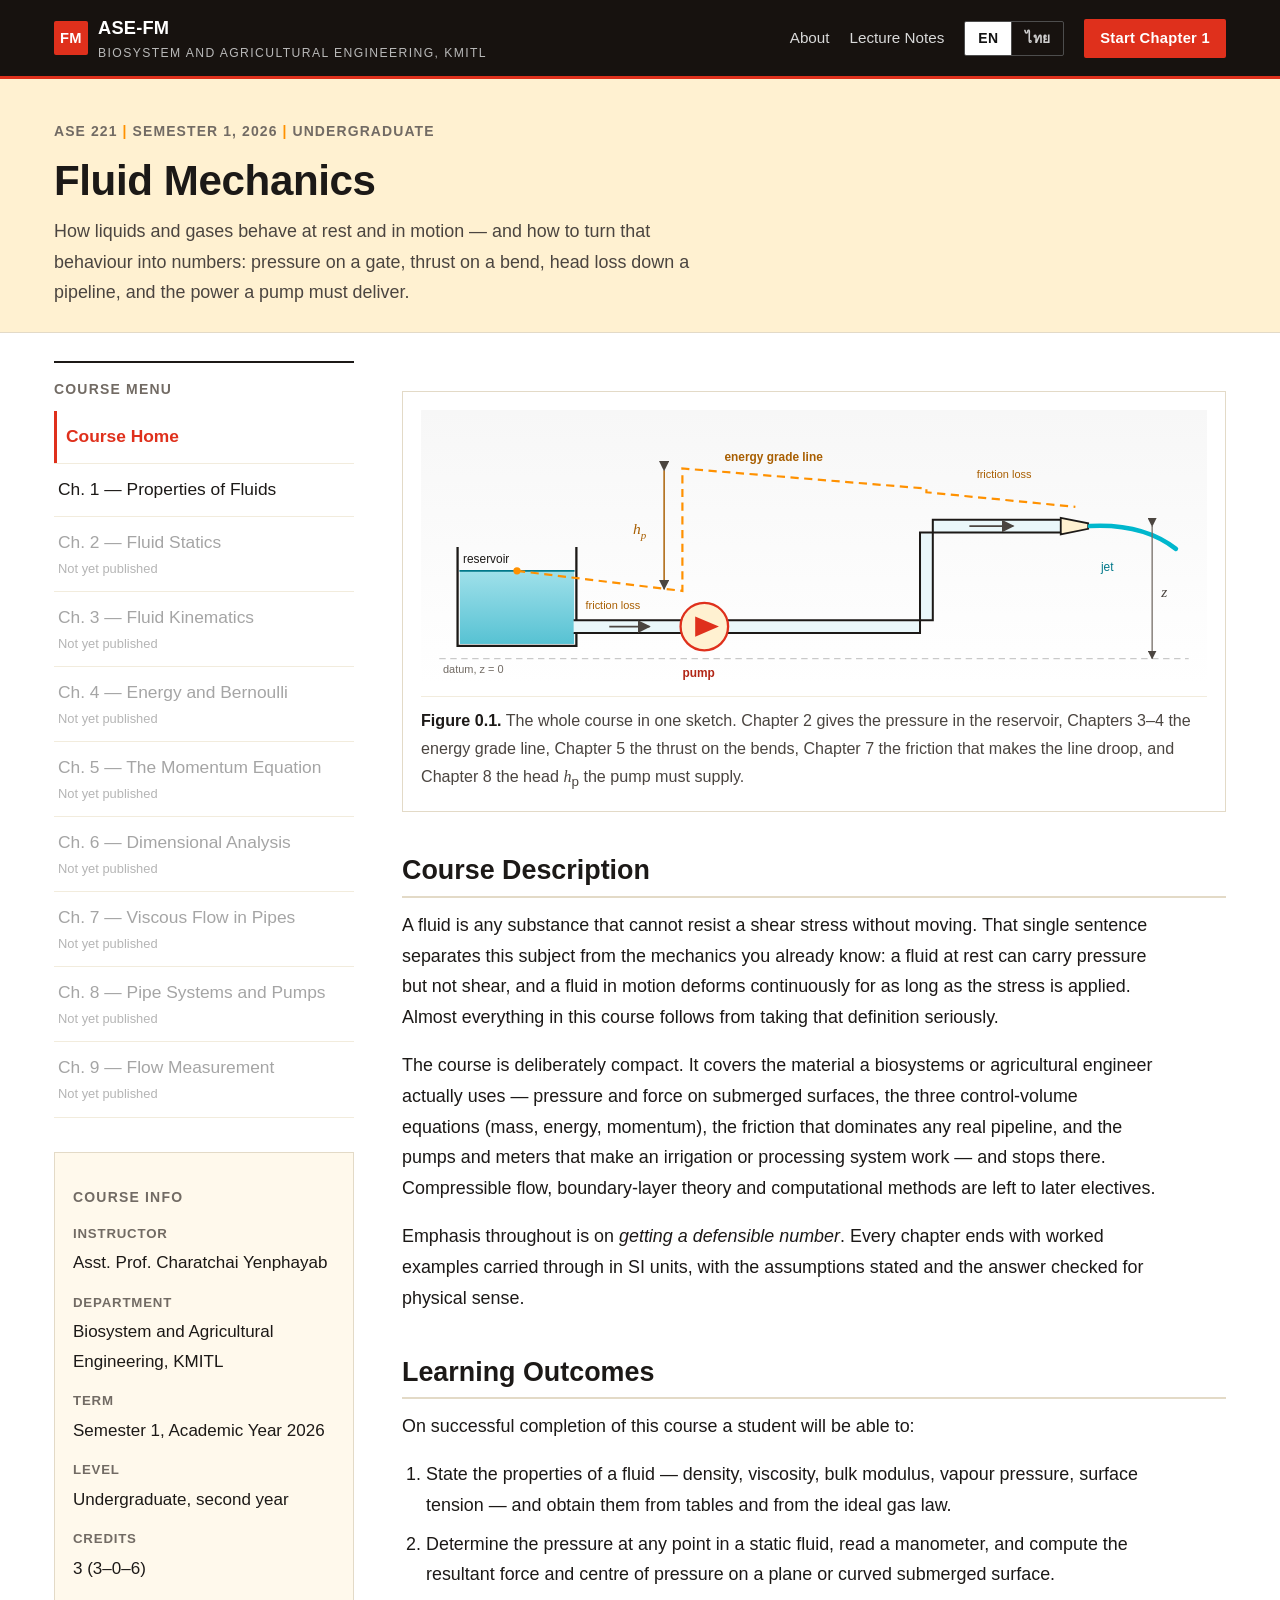
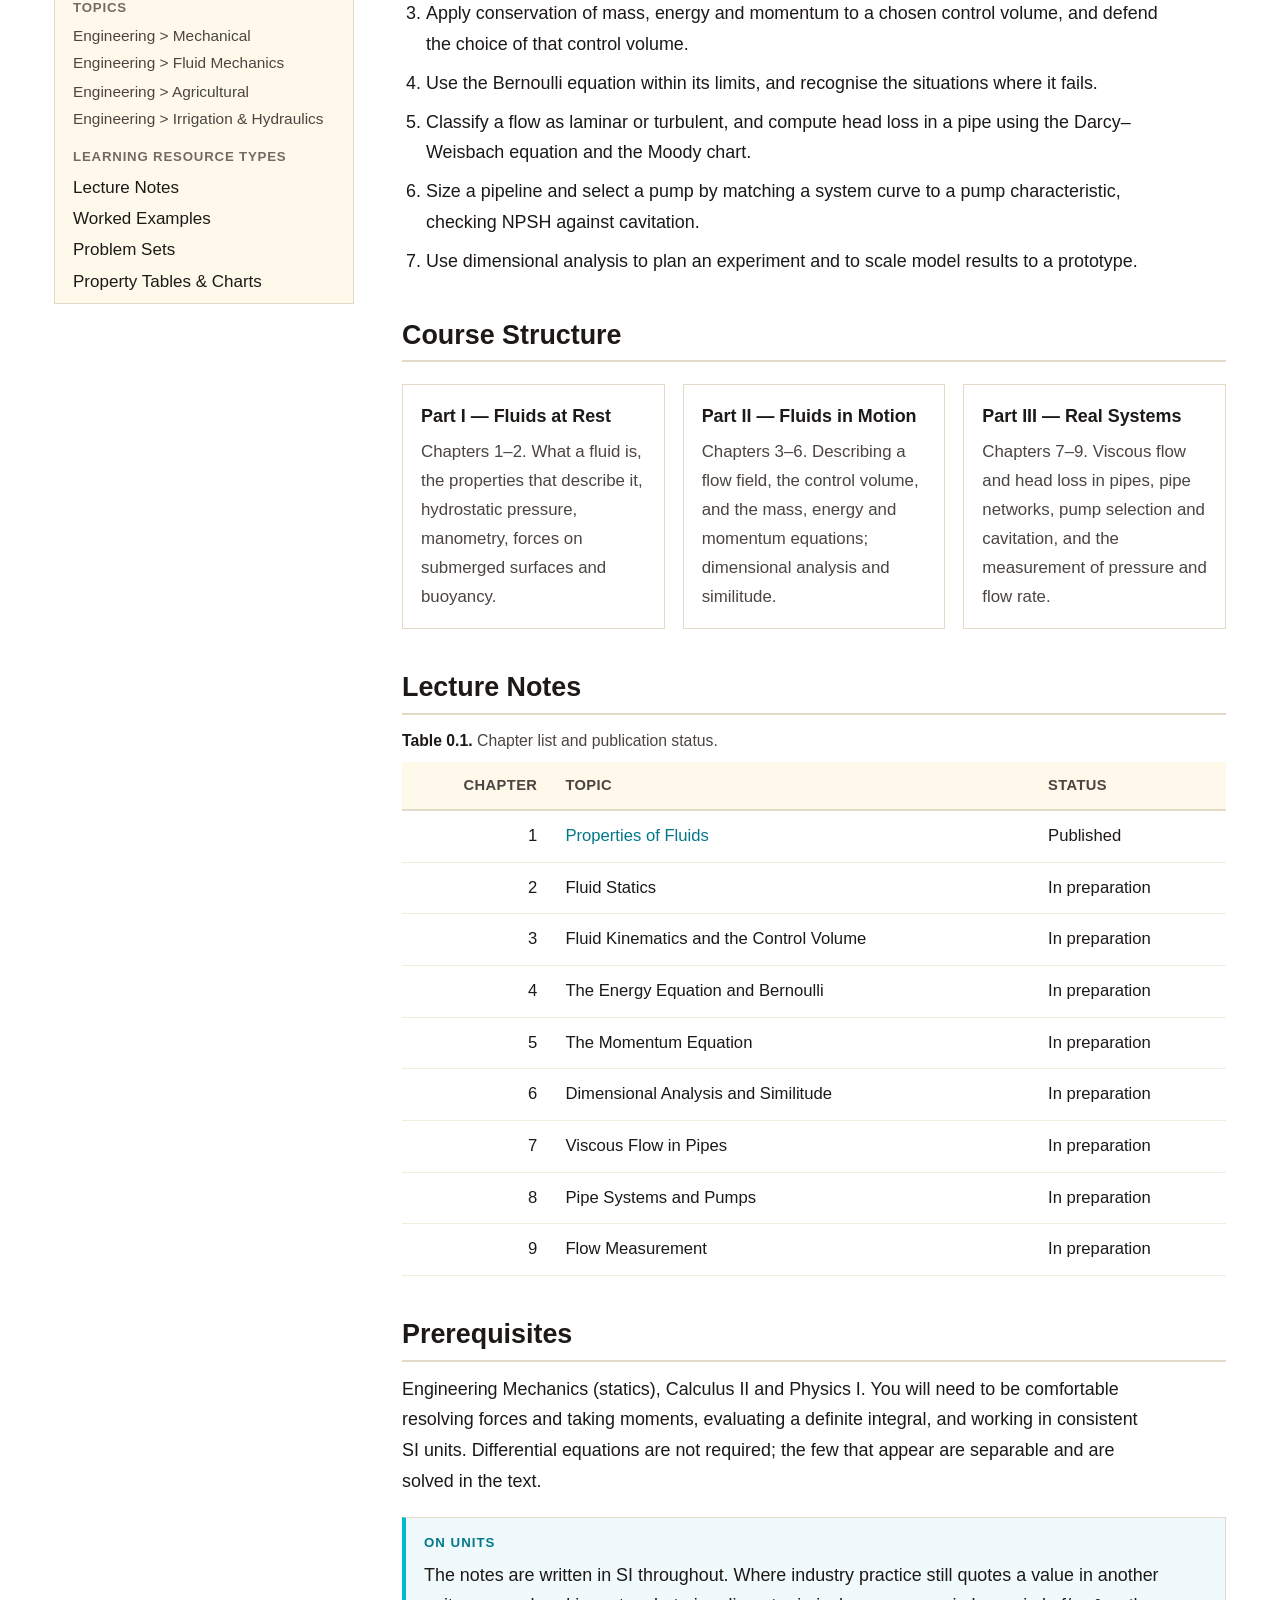
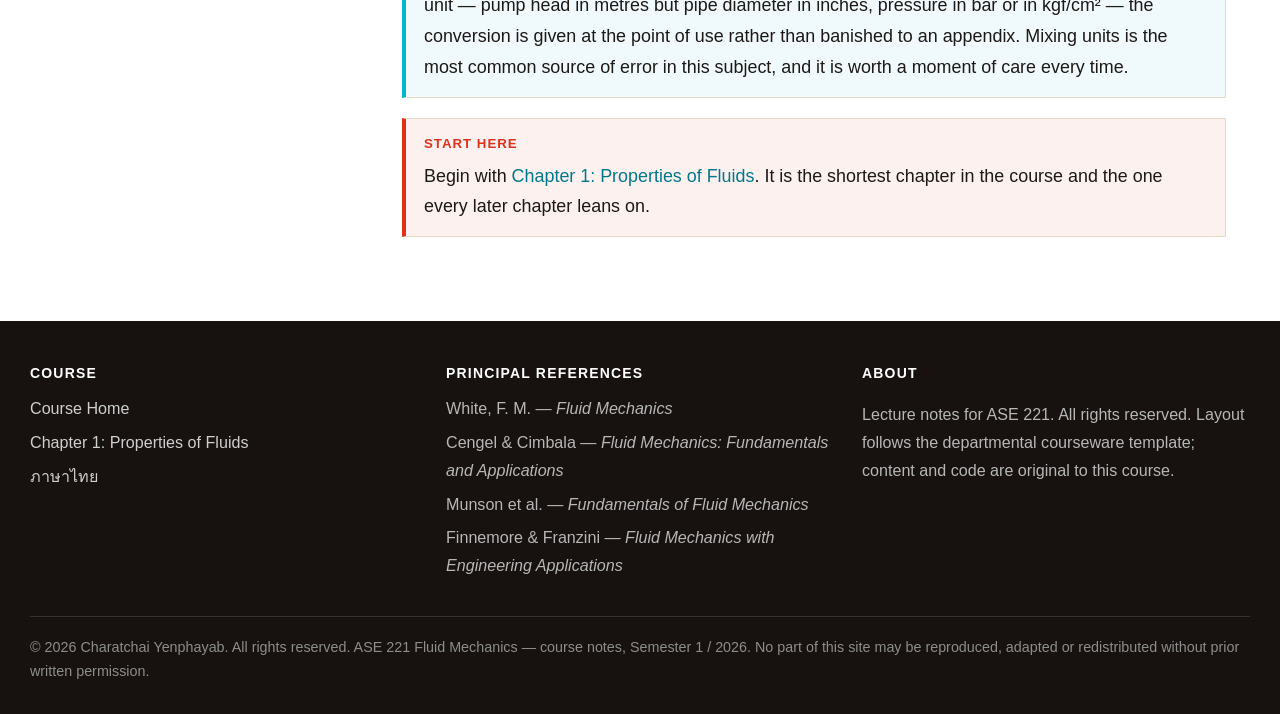
==== index.html @ c48c7fb3 "Add course site with Chapter 1: Properties of Fluids Bilingual (EN/TH) courseware for ASE 221 Fluid " ====
<!DOCTYPE html>
<html lang="en">
<head>
<meta charset="utf-8">
<meta name="viewport" content="width=device-width, initial-scale=1">
<title>ASE 221 | Fluid Mechanics</title>
<meta name="description" content="A compact undergraduate course in fluid mechanics for agricultural and biosystems engineering: fluid properties, statics, the control-volume equations, pipe flow, pumps and flow measurement.">
<link rel="stylesheet" href="style.css">
</head>
<body>

<header class="topbar">
  <div class="topbar-inner">
    <a class="logo" href="index.html">
      <span class="logo-mark">FM</span>
      <span class="logo-text">ASE-FM<small>Biosystem and Agricultural Engineering, KMITL</small></span>
    </a>
    <span class="topbar-spacer"></span>
    <nav class="topbar-nav">
      <a href="index.html">About</a>
      <a href="chapter1.html">Lecture Notes</a>
    </nav>
    <div class="lang-switch">
      <a href="index.html" class="active">EN</a>
      <a href="index-th.html" lang="th">ไทย</a>
    </div>
    <a class="btn-give" href="chapter1.html">Start Chapter 1</a>
  </div>
</header>

<div class="masthead">
  <div class="masthead-inner">
    <p class="eyebrow">ASE 221 <span>|</span> Semester 1, 2026 <span>|</span> Undergraduate</p>
    <h1>Fluid Mechanics</h1>
    <p class="tagline">How liquids and gases behave at rest and in motion &mdash; and how to turn that
      behaviour into numbers: pressure on a gate, thrust on a bend, head loss down a pipeline, and the
      power a pump must deliver.</p>
  </div>
</div>

<div class="layout">

  <aside class="sidebar">
    <nav class="course-menu">
      <h2>Course Menu</h2>
      <ul>
        <li><a href="index.html" class="active">Course Home</a></li>
        <li><a href="chapter1.html">Ch.&nbsp;1 &mdash; Properties of Fluids</a></li>
        <li><span class="muted">Ch.&nbsp;2 &mdash; Fluid Statics<em>Not yet published</em></span></li>
        <li><span class="muted">Ch.&nbsp;3 &mdash; Fluid Kinematics<em>Not yet published</em></span></li>
        <li><span class="muted">Ch.&nbsp;4 &mdash; Energy and Bernoulli<em>Not yet published</em></span></li>
        <li><span class="muted">Ch.&nbsp;5 &mdash; The Momentum Equation<em>Not yet published</em></span></li>
        <li><span class="muted">Ch.&nbsp;6 &mdash; Dimensional Analysis<em>Not yet published</em></span></li>
        <li><span class="muted">Ch.&nbsp;7 &mdash; Viscous Flow in Pipes<em>Not yet published</em></span></li>
        <li><span class="muted">Ch.&nbsp;8 &mdash; Pipe Systems and Pumps<em>Not yet published</em></span></li>
        <li><span class="muted">Ch.&nbsp;9 &mdash; Flow Measurement<em>Not yet published</em></span></li>
      </ul>
    </nav>

    <section class="course-info">
      <h2>Course Info</h2>
      <dl>
        <dt>Instructor</dt>
        <dd>Asst. Prof. Charatchai Yenphayab</dd>

        <dt>Department</dt>
        <dd>Biosystem and Agricultural Engineering, KMITL</dd>

        <dt>Term</dt>
        <dd>Semester 1, Academic Year 2026</dd>

        <dt>Level</dt>
        <dd>Undergraduate, second year</dd>

        <dt>Credits</dt>
        <dd>3 (3&ndash;0&ndash;6)</dd>

        <dt>Topics</dt>
        <dd class="crumbs">Engineering &gt; Mechanical Engineering &gt; Fluid Mechanics</dd>
        <dd class="crumbs">Engineering &gt; Agricultural Engineering &gt; Irrigation &amp; Hydraulics</dd>

        <dt>Learning Resource Types</dt>
        <dd>
          <ul>
            <li>Lecture Notes</li>
            <li>Worked Examples</li>
            <li>Problem Sets</li>
            <li>Property Tables &amp; Charts</li>
          </ul>
        </dd>
      </dl>
    </section>
  </aside>

  <main class="content">

    <figure>
      <svg viewBox="0 0 860 300" role="img" aria-label="A pumped pipeline drawing from a reservoir and discharging through a nozzle, with the energy grade line drawn above it">
        <defs>
          <linearGradient id="sky" x1="0" y1="0" x2="0" y2="1">
            <stop offset="0" stop-color="#f7f7f7"/><stop offset="1" stop-color="#ffffff"/>
          </linearGradient>
          <linearGradient id="water" x1="0" y1="0" x2="0" y2="1">
            <stop offset="0" stop-color="#9fe0ea"/><stop offset="1" stop-color="#57c2d3"/>
          </linearGradient>
          <marker id="ar" viewBox="0 0 10 10" refX="9" refY="5" markerWidth="7" markerHeight="7" orient="auto">
            <path d="M0,0 L10,5 L0,10 z" fill="#4b4540"/>
          </marker>
        </defs>
        <rect x="0" y="0" width="860" height="300" fill="url(#sky)"/>

        <!-- datum -->
        <line x1="20" y1="272" x2="840" y2="272" stroke="#c9c9c9" stroke-width="1.5" stroke-dasharray="7 5"/>
        <text x="24" y="288" font-family="Segoe UI, Arial" font-size="12" fill="#726b64">datum, z = 0</text>

        <!-- reservoir -->
        <path d="M40,150 L40,258 L170,258 L170,150" fill="none" stroke="#1c1917" stroke-width="2.5"/>
        <rect x="42.5" y="176" width="125" height="80" fill="url(#water)"/>
        <line x1="42" y1="176" x2="168" y2="176" stroke="#00788A" stroke-width="2"/>
        <text x="46" y="167" font-family="Segoe UI, Arial" font-size="13" fill="#1c1917">reservoir</text>

        <!-- suction pipe -->
        <rect x="167" y="230" width="119" height="14" fill="#eaf7fa"/>
        <path d="M167,230 L286,230" stroke="#1c1917" stroke-width="2.2" fill="none"/>
        <path d="M167,244 L286,244" stroke="#1c1917" stroke-width="2.2" fill="none"/>

        <!-- discharge pipe: along, up, along -->
        <path d="M334,230 L560,230 L560,120 L700,120 L700,134 L546,134 L546,244 L334,244 z" fill="#eaf7fa"/>
        <path d="M334,230 L560,230 L560,120 L700,120" fill="none" stroke="#1c1917" stroke-width="2.2"/>
        <path d="M334,244 L546,244 L546,134 L700,134" fill="none" stroke="#1c1917" stroke-width="2.2"/>

        <!-- pump -->
        <circle cx="310" cy="237" r="26" fill="#FFF1D1" stroke="#DF301C" stroke-width="2.5"/>
        <path d="M300,226 L326,237 L300,248 z" fill="#DF301C"/>
        <text x="286" y="292" font-family="Segoe UI, Arial" font-size="13" fill="#B22616" font-weight="700">pump</text>

        <!-- nozzle and jet -->
        <path d="M700,118 L730,124 L730,130 L700,136 z" fill="#FFF1D1" stroke="#1c1917" stroke-width="2"/>
        <path d="M732,127 Q790,124 826,152" fill="none" stroke="#00B7CD" stroke-width="5" stroke-linecap="round"/>
        <text x="744" y="176" font-family="Segoe UI, Arial" font-size="13" fill="#00788A">jet</text>

        <!-- flow arrows -->
        <line x1="206" y1="237" x2="250" y2="237" stroke="#4b4540" stroke-width="2" marker-end="url(#ar)"/>
        <line x1="600" y1="127" x2="648" y2="127" stroke="#4b4540" stroke-width="2" marker-end="url(#ar)"/>

        <!-- energy grade line -->
        <path d="M105,176 L286,198 L286,64 L553,86 L553,90 L716,106" fill="none"
              stroke="#FF9100" stroke-width="2.4" stroke-dasharray="9 6"/>
        <circle cx="105" cy="176" r="4" fill="#FF9100"/>
        <text x="332" y="56" font-family="Segoe UI, Arial" font-size="13" fill="#A85E00" font-weight="700">energy grade line</text>
        <text x="180" y="218" font-family="Segoe UI, Arial" font-size="12" fill="#A85E00">friction loss</text>
        <text x="608" y="74" font-family="Segoe UI, Arial" font-size="12" fill="#A85E00">friction loss</text>

        <!-- pump head bracket -->
        <line x1="266" y1="66" x2="266" y2="196" stroke="#A85E00" stroke-width="1.6" marker-end="url(#ar)" marker-start="url(#ar)"/>
        <text x="232" y="136" font-family="Cambria, Georgia, serif" font-size="17" fill="#A85E00" font-style="italic">h<tspan font-size="12" dy="5">p</tspan></text>

        <!-- elevation bracket -->
        <line x1="800" y1="127" x2="800" y2="272" stroke="#726b64" stroke-width="1.4" marker-end="url(#ar)" marker-start="url(#ar)"/>
        <text x="810" y="205" font-family="Cambria, Georgia, serif" font-size="17" fill="#4b4540" font-style="italic">z</text>
      </svg>
      <figcaption><b>Figure 0.1.</b> The whole course in one sketch. Chapter&nbsp;2 gives the pressure in the
        reservoir, Chapters&nbsp;3&ndash;4 the energy grade line, Chapter&nbsp;5 the thrust on the bends,
        Chapter&nbsp;7 the friction that makes the line droop, and Chapter&nbsp;8 the head
        <var>h</var><sub>p</sub> the pump must supply.</figcaption>
    </figure>

    <h2>Course Description</h2>
    <p>A fluid is any substance that cannot resist a shear stress without moving. That single sentence
      separates this subject from the mechanics you already know: a fluid at rest can carry pressure but not
      shear, and a fluid in motion deforms continuously for as long as the stress is applied. Almost
      everything in this course follows from taking that definition seriously.</p>

    <p>The course is deliberately compact. It covers the material a biosystems or agricultural engineer
      actually uses &mdash; pressure and force on submerged surfaces, the three control-volume equations
      (mass, energy, momentum), the friction that dominates any real pipeline, and the pumps and meters that
      make an irrigation or processing system work &mdash; and stops there. Compressible flow,
      boundary-layer theory and computational methods are left to later electives.</p>

    <p>Emphasis throughout is on <em>getting a defensible number</em>. Every chapter ends with worked
      examples carried through in SI units, with the assumptions stated and the answer checked for physical
      sense.</p>

    <h2>Learning Outcomes</h2>
    <p>On successful completion of this course a student will be able to:</p>
    <ol>
      <li>State the properties of a fluid &mdash; density, viscosity, bulk modulus, vapour pressure, surface
        tension &mdash; and obtain them from tables and from the ideal gas law.</li>
      <li>Determine the pressure at any point in a static fluid, read a manometer, and compute the resultant
        force and centre of pressure on a plane or curved submerged surface.</li>
      <li>Apply conservation of mass, energy and momentum to a chosen control volume, and defend the choice
        of that control volume.</li>
      <li>Use the Bernoulli equation within its limits, and recognise the situations where it fails.</li>
      <li>Classify a flow as laminar or turbulent, and compute head loss in a pipe using the
        Darcy&ndash;Weisbach equation and the Moody chart.</li>
      <li>Size a pipeline and select a pump by matching a system curve to a pump characteristic, checking
        NPSH against cavitation.</li>
      <li>Use dimensional analysis to plan an experiment and to scale model results to a prototype.</li>
    </ol>

    <h2>Course Structure</h2>
    <div class="cards">
      <div class="card">
        <h3>Part I &mdash; Fluids at Rest</h3>
        <p>Chapters 1&ndash;2. What a fluid is, the properties that describe it, hydrostatic pressure,
          manometry, forces on submerged surfaces and buoyancy.</p>
      </div>
      <div class="card">
        <h3>Part II &mdash; Fluids in Motion</h3>
        <p>Chapters 3&ndash;6. Describing a flow field, the control volume, and the mass, energy and
          momentum equations; dimensional analysis and similitude.</p>
      </div>
      <div class="card">
        <h3>Part III &mdash; Real Systems</h3>
        <p>Chapters 7&ndash;9. Viscous flow and head loss in pipes, pipe networks, pump selection and
          cavitation, and the measurement of pressure and flow rate.</p>
      </div>
    </div>

    <h2>Lecture Notes</h2>
    <div class="table-wrap">
      <table>
        <caption><b>Table 0.1.</b> Chapter list and publication status.</caption>
        <thead>
          <tr><th class="num">Chapter</th><th>Topic</th><th>Status</th></tr>
        </thead>
        <tbody>
          <tr><td class="num">1</td><td><a href="chapter1.html">Properties of Fluids</a></td><td>Published</td></tr>
          <tr><td class="num">2</td><td>Fluid Statics</td><td>In preparation</td></tr>
          <tr><td class="num">3</td><td>Fluid Kinematics and the Control Volume</td><td>In preparation</td></tr>
          <tr><td class="num">4</td><td>The Energy Equation and Bernoulli</td><td>In preparation</td></tr>
          <tr><td class="num">5</td><td>The Momentum Equation</td><td>In preparation</td></tr>
          <tr><td class="num">6</td><td>Dimensional Analysis and Similitude</td><td>In preparation</td></tr>
          <tr><td class="num">7</td><td>Viscous Flow in Pipes</td><td>In preparation</td></tr>
          <tr><td class="num">8</td><td>Pipe Systems and Pumps</td><td>In preparation</td></tr>
          <tr><td class="num">9</td><td>Flow Measurement</td><td>In preparation</td></tr>
        </tbody>
      </table>
    </div>

    <h2>Prerequisites</h2>
    <p>Engineering Mechanics (statics), Calculus II and Physics I. You will need to be comfortable
      resolving forces and taking moments, evaluating a definite integral, and working in consistent SI
      units. Differential equations are not required; the few that appear are separable and are solved in
      the text.</p>

    <div class="callout">
      <span class="label">On units</span>
      <p>The notes are written in SI throughout. Where industry practice still quotes a value in another
        unit &mdash; pump head in metres but pipe diameter in inches, pressure in bar or in kgf/cm&sup2;
        &mdash; the conversion is given at the point of use rather than banished to an appendix. Mixing
        units is the most common source of error in this subject, and it is worth a moment of care every
        time.</p>
    </div>

    <div class="callout rule">
      <span class="label">Start here</span>
      <p>Begin with <a href="chapter1.html">Chapter 1: Properties of Fluids</a>. It is the shortest chapter
        in the course and the one every later chapter leans on.</p>
    </div>

  </main>
</div>

<footer class="site-footer">
  <div class="footer-inner">
    <div>
      <h3>Course</h3>
      <ul>
        <li><a href="index.html">Course Home</a></li>
        <li><a href="chapter1.html">Chapter 1: Properties of Fluids</a></li>
        <li><a href="index-th.html" lang="th">ภาษาไทย</a></li>
      </ul>
    </div>
    <div>
      <h3>Principal References</h3>
      <ul>
        <li>White, F. M. &mdash; <em>Fluid Mechanics</em></li>
        <li>Cengel &amp; Cimbala &mdash; <em>Fluid Mechanics: Fundamentals and Applications</em></li>
        <li>Munson et al. &mdash; <em>Fundamentals of Fluid Mechanics</em></li>
        <li>Finnemore &amp; Franzini &mdash; <em>Fluid Mechanics with Engineering Applications</em></li>
      </ul>
    </div>
    <div>
      <h3>About</h3>
      <p>Lecture notes for ASE 221. All rights reserved. Layout follows the departmental courseware
        template; content and code are original to this course.</p>
    </div>
  </div>
  <div class="footer-bottom">
    &copy; 2026 Charatchai Yenphayab. All rights reserved. ASE 221 Fluid Mechanics &mdash; course notes,
    Semester 1 / 2026. No part of this site may be reproduced, adapted or redistributed without prior
    written permission.
  </div>
</footer>

<script src="lang.js"></script>
</body>
</html>
---- style.css ----
/* ==========================================================================
   Fluid Mechanics (ASE) — course style sheet
   ========================================================================== */

:root {
  /* Brand palette. The two bright accents fail contrast as text on white
     (#FF9100 = 2.3:1, #00B7CD = 2.4:1), so each has a darkened twin used
     wherever the colour carries words rather than decoration. */
  --red:        #DF301C;
  --red-dark:   #B22616;
  --orange:     #FF9100;
  --orange-ink: #A85E00;
  --cream:      #FFF1D1;
  --cream-soft: #FFF9EC;
  --cyan:       #00B7CD;
  --cyan-ink:   #00788A;

  --ink:        #1c1917;
  --ink-2:      #4b4540;
  --ink-3:      #726b64;
  --rule:       #e3dac7;
  --rule-soft:  #f2ecdd;
  --bg:         #ffffff;
  --bg-alt:     var(--cream);
  --bg-panel:   var(--cream-soft);
  --brand:      var(--red);
  --brand-dark: var(--red-dark);
  --link:       var(--cyan-ink);
  --link-hover: var(--red);
  --black:      #17120f;
  --note:       var(--cyan-ink);
  --warn:       var(--orange-ink);

  --sans: "Segoe UI", Roboto, "Helvetica Neue", Arial, "Noto Sans", sans-serif;
  --thai: "Noto Sans Thai", "IBM Plex Sans Thai", Sarabun, "Leelawadee UI", Tahoma, var(--sans);
  --mathfont: "Cambria Math", Cambria, "Times New Roman", Georgia, serif;
  --mono: "Cascadia Mono", Consolas, "SF Mono", Menlo, monospace;

  --maxw: 1220px;
  --sidebar: 300px;
}

* { box-sizing: border-box; }

/* Every size below is in rem, so the root drives the whole page. Thai gets a
   little more than Latin at the same nominal size: its glyphs sit smaller and
   the tone marks above and below need the extra room. Percentages rather than
   px so a reader's own browser font setting still applies. */
html {
  scroll-behavior: smooth;
  font-size: 112%;
}
html[lang="th"] { font-size: 118%; }

body {
  margin: 0;
  background: var(--bg);
  color: var(--ink);
  font-family: var(--sans);
  font-size: 1rem;
  line-height: 1.72;
  -webkit-font-smoothing: antialiased;
}

img, svg { max-width: 100%; }

a { color: var(--link); text-decoration: none; }
a:hover { color: var(--link-hover); text-decoration: underline; }

/* ---------------------------------------------------------------- topbar */

.topbar {
  background: var(--black);
  color: #fff;
  border-bottom: 3px solid var(--brand);
}

.topbar-inner {
  max-width: var(--maxw);
  margin: 0 auto;
  padding: 12px 24px;
  display: flex;
  align-items: center;
  gap: 20px;
  flex-wrap: wrap;
}

.logo {
  display: flex;
  align-items: center;
  gap: 10px;
  color: #fff;
  font-weight: 700;
  letter-spacing: .2px;
  font-size: 1.02rem;
}
.logo:hover { color: #fff; text-decoration: none; }

.logo-mark {
  display: inline-grid;
  place-items: center;
  width: 34px; height: 34px;
  background: var(--brand);
  color: #fff;
  font-weight: 800;
  font-size: .82rem;
  letter-spacing: .5px;
  border-radius: 2px;
}

.logo-text small {
  display: block;
  font-weight: 400;
  font-size: .68rem;
  letter-spacing: 1.4px;
  text-transform: uppercase;
  color: #b9b9b9;
}

.topbar-spacer { flex: 1 1 auto; }

.topbar-nav {
  display: flex;
  gap: 20px;
  font-size: .85rem;
}
.topbar-nav a { color: #d9d9d9; }
.topbar-nav a:hover { color: #fff; }

.lang-switch {
  display: inline-flex;
  border: 1px solid #4d4d4d;
  border-radius: 2px;
  overflow: hidden;
}
.lang-switch a {
  padding: 6px 13px;
  font-size: .78rem;
  font-weight: 700;
  letter-spacing: .3px;
  color: #cfcfcf;
  line-height: 1.5;
}
.lang-switch a + a { border-left: 1px solid #4d4d4d; }
.lang-switch a:hover { background: #2b2b2b; color: #fff; text-decoration: none; }
.lang-switch a.active { background: #fff; color: #111; }
.lang-switch a.active:hover { background: #fff; color: #111; }

.btn-give {
  background: var(--brand);
  color: #fff;
  padding: 7px 16px;
  border-radius: 2px;
  font-size: .82rem;
  font-weight: 700;
  letter-spacing: .3px;
}
.btn-give:hover { background: var(--brand-dark); color: #fff; text-decoration: none; }

/* -------------------------------------------------------- course masthead */

.masthead {
  background: var(--bg-alt);
  border-bottom: 1px solid var(--rule);
}

.masthead-inner {
  max-width: var(--maxw);
  margin: 0 auto;
  padding: 26px 24px 24px;
}

.eyebrow {
  font-size: .78rem;
  letter-spacing: 1.1px;
  text-transform: uppercase;
  color: var(--ink-3);
  font-weight: 600;
}
.eyebrow span { color: var(--orange); }

.masthead h1 {
  margin: 8px 0 0;
  font-size: 2.35rem;
  line-height: 1.15;
  letter-spacing: -.4px;
  font-weight: 700;
}

.masthead .tagline {
  margin: 10px 0 0;
  color: var(--ink-2);
  max-width: 68ch;
}

/* ----------------------------------------------------------------- layout */

.layout {
  max-width: var(--maxw);
  margin: 0 auto;
  padding: 0 24px 64px;
  display: grid;
  grid-template-columns: var(--sidebar) minmax(0, 1fr);
  gap: 48px;
  align-items: start;
}

/* ---------------------------------------------------------------- sidebar */

.sidebar { padding-top: 28px; }

.course-menu { border-top: 2px solid var(--ink); }

.course-menu h2,
.course-info h2 {
  font-size: .78rem;
  letter-spacing: 1.2px;
  text-transform: uppercase;
  color: var(--ink-3);
  margin: 14px 0 10px;
  font-weight: 700;
}

.course-menu ul {
  list-style: none;
  margin: 0;
  padding: 0;
}

.course-menu li { border-bottom: 1px solid var(--rule-soft); }

.course-menu a,
.course-menu .muted {
  display: block;
  padding: 11px 4px;
  font-size: .97rem;
  color: var(--ink);
}
.course-menu a:hover { color: var(--brand); text-decoration: none; }

.course-menu a.active {
  color: var(--brand);
  font-weight: 700;
  box-shadow: inset 3px 0 0 var(--brand);
  padding-left: 12px;
}

.course-menu .muted {
  color: #a5a5a5;
  cursor: default;
}
.course-menu .muted em {
  font-style: normal;
  font-size: .72rem;
  color: #b5b5b5;
  display: block;
}

.course-info {
  margin-top: 34px;
  background: var(--bg-panel);
  border: 1px solid var(--rule);
  padding: 18px 18px 6px;
}

.course-info dl { margin: 0; }
.course-info dt {
  font-size: .74rem;
  letter-spacing: .8px;
  text-transform: uppercase;
  color: var(--ink-3);
  font-weight: 700;
  margin-top: 14px;
}
.course-info dd {
  margin: 3px 0 0;
  font-size: .95rem;
  color: var(--ink);
}
.course-info dd ul {
  margin: 0; padding: 0; list-style: none;
}
.course-info dd li { padding: 1px 0; }
.course-info .crumbs { color: var(--ink-2); font-size: .86rem; }

/* ----------------------------------------------------------------- content */

.content { padding-top: 32px; min-width: 0; }

.content h2 {
  font-size: 1.5rem;
  margin: 42px 0 12px;
  padding-bottom: 8px;
  border-bottom: 2px solid var(--rule);
  line-height: 1.25;
  scroll-margin-top: 20px;
}
.content > h2:first-child { margin-top: 0; }

.content h3 {
  font-size: 1.16rem;
  margin: 30px 0 8px;
  color: var(--ink);
  scroll-margin-top: 20px;
}

.content h4 {
  font-size: 1rem;
  margin: 22px 0 6px;
  color: var(--ink-2);
  text-transform: uppercase;
  letter-spacing: .6px;
  font-size: .87rem;
}

.content p { margin: 0 0 17px; }

.content ul, .content ol { margin: 0 0 18px; padding-left: 24px; }
.content li { margin-bottom: 8px; }

/* Cap the measure. At the larger base size the column would otherwise run to
   nearly 100 characters per line, which tires the eye as much as small type. */
.content p,
.content ul,
.content ol { max-width: 76ch; }
.toc ol { max-width: none; }

.lead {
  font-size: 1.1rem;
  color: var(--ink-2);
  border-left: 3px solid var(--brand);
  padding-left: 16px;
  margin-bottom: 26px;
}

/* --------------------------------------------------------- in-page toc box */

.toc {
  background: var(--bg-panel);
  border: 1px solid var(--rule);
  padding: 16px 20px;
  margin-bottom: 30px;
}
.toc h2 {
  border: 0;
  margin: 0 0 8px;
  font-size: .8rem;
  letter-spacing: 1.2px;
  text-transform: uppercase;
  color: var(--ink-3);
  padding: 0;
}
.toc ol {
  columns: 2;
  column-gap: 32px;
  margin: 0;
  padding-left: 20px;
  font-size: .95rem;
}
.toc li { margin-bottom: 3px; break-inside: avoid; }

/* ------------------------------------------------------------------ tables */

.table-wrap { overflow-x: auto; margin: 0 0 8px; }

table {
  border-collapse: collapse;
  width: 100%;
  font-size: .93rem;
}

caption {
  caption-side: top;
  text-align: left;
  font-size: .88rem;
  color: var(--ink-2);
  padding-bottom: 8px;
}
caption b { color: var(--ink); }

th, td {
  border-bottom: 1px solid var(--rule-soft);
  padding: 11px 14px;
  text-align: left;
  vertical-align: top;
}

thead th {
  background: var(--bg-panel);
  border-bottom: 2px solid var(--rule);
  font-size: .82rem;
  letter-spacing: .4px;
  text-transform: uppercase;
  color: var(--ink-2);
  white-space: nowrap;
}

tbody tr:hover { background: var(--cream-soft); }

td.num, th.num { text-align: right; font-variant-numeric: tabular-nums; }

/* ---------------------------------------------------------------- formulas */

.eq {
  display: flex;
  align-items: center;
  gap: 16px;
  margin: 18px 0;
  padding: 14px 18px;
  background: var(--bg-panel);
  border-left: 3px solid var(--cyan);
  font-family: var(--mathfont);
  font-size: 1.15rem;
  overflow-x: auto;
}
.eq .body { flex: 1 1 auto; }
.eq .tag {
  flex: 0 0 auto;
  font-family: var(--sans);
  font-size: .82rem;
  color: var(--ink-3);
}

var, .v {
  font-family: var(--mathfont);
  font-style: italic;
}

.frac {
  display: inline-block;
  vertical-align: middle;
  text-align: center;
  margin: 0 4px;
}
.frac > span { display: block; padding: 0 6px; line-height: 1.3; }
.frac .den { border-top: 1.4px solid currentColor; }

.units { font-family: var(--sans); font-size: .86rem; color: var(--ink-3); }

/* ---------------------------------------------------------------- callouts */

.callout {
  border: 1px solid var(--rule);
  border-left: 4px solid var(--cyan);
  background: #f0fafc;
  padding: 14px 18px;
  margin: 20px 0;
  font-size: 1rem;
}
.callout.warn { border-left-color: var(--orange); background: #fff6e4; }
.callout.rule { border-left-color: var(--brand); background: #fdf1ef; }
.callout p:last-child { margin-bottom: 0; }
.callout .label {
  display: block;
  font-size: .74rem;
  letter-spacing: 1px;
  text-transform: uppercase;
  font-weight: 700;
  color: var(--note);
  margin-bottom: 5px;
}
.callout.warn .label { color: var(--warn); }
.callout.rule .label { color: var(--brand); }

/* ----------------------------------------------------------------- figures */

figure {
  margin: 26px 0;
  border: 1px solid var(--rule);
  background: #fff;
  padding: 18px;
}
figure svg { display: block; width: 100%; height: auto; }
figcaption {
  margin-top: 12px;
  font-size: .9rem;
  color: var(--ink-2);
  border-top: 1px solid var(--rule-soft);
  padding-top: 10px;
}
figcaption b { color: var(--ink); }

/* -------------------------------------------------------- worked example */

.example {
  border: 1px solid var(--rule);
  border-top: 4px solid var(--cyan);
  padding: 4px 24px 18px;
  margin: 26px 0;
  background: #fffdf8;
}
.example h3 { margin-top: 20px; }
.step {
  margin: 18px 0;
  padding-left: 16px;
  border-left: 2px solid var(--rule);
}
.step > h4 { margin-top: 0; color: var(--brand); }

.result {
  display: inline-block;
  background: #fff;
  border: 1.5px solid var(--ink);
  padding: 6px 14px;
  font-family: var(--mathfont);
  font-size: 1.08rem;
  margin: 6px 0;
}

/* ------------------------------------------------------------ misc content */

.cards {
  display: grid;
  grid-template-columns: repeat(auto-fit, minmax(230px, 1fr));
  gap: 18px;
  margin: 22px 0;
}
.card {
  border: 1px solid var(--rule);
  padding: 16px 18px;
  background: #fff;
}
.card h3 { margin: 0 0 6px; font-size: 1rem; }
.card p { font-size: .94rem; color: var(--ink-2); margin: 0; }

.chapter-nav {
  display: flex;
  justify-content: space-between;
  gap: 16px;
  margin-top: 52px;
  padding-top: 18px;
  border-top: 2px solid var(--rule);
  font-size: .96rem;
}

.pill {
  display: inline-block;
  background: var(--bg-alt);
  border: 1px solid var(--rule);
  border-radius: 999px;
  padding: 2px 11px;
  font-size: .76rem;
  color: var(--ink-2);
  margin: 0 4px 4px 0;
}

.refs { font-size: .95rem; }
.refs li { margin-bottom: 10px; }

/* -------------------------------------------------------------------- quiz */

.quiz-status {
  position: sticky;
  top: 0;
  z-index: 5;
  background: var(--bg);
  border-bottom: 2px solid var(--rule);
  padding: 12px 0 10px;
  margin-bottom: 22px;
  display: flex;
  align-items: center;
  gap: 20px;
  flex-wrap: wrap;
  font-size: .95rem;
  color: var(--ink-2);
}
.quiz-status b { color: var(--ink); font-size: 1.05rem; font-variant-numeric: tabular-nums; }

.quiz-meter {
  flex: 1 1 160px;
  min-width: 110px;
  height: 8px;
  background: var(--rule-soft);
  border-radius: 999px;
  overflow: hidden;
}
.quiz-meter i { display: block; height: 100%; width: 0; background: var(--cyan); transition: width .25s; }

.quiz-item {
  border: 1px solid var(--rule);
  border-left: 4px solid var(--rule);
  background: #fff;
  padding: 18px 22px;
  margin: 0 0 18px;
  scroll-margin-top: 70px;
}
.quiz-item.is-correct { border-left-color: var(--cyan); }
.quiz-item.is-wrong   { border-left-color: var(--brand); }
.quiz-item.is-shown   { border-left-color: var(--orange); }

.quiz-head { display: flex; gap: 12px; align-items: baseline; flex-wrap: wrap; }
.quiz-no { font-weight: 700; color: var(--ink-3); font-variant-numeric: tabular-nums; }
.quiz-q { font-weight: 600; flex: 1 1 20ch; max-width: 74ch; }

.quiz-ref {
  flex: 0 0 auto;
  font-size: .8rem;
  font-weight: 700;
  background: var(--bg-alt);
  border: 1px solid var(--rule);
  border-radius: 999px;
  padding: 3px 12px;
  white-space: nowrap;
}

.quiz-opts { list-style: none; margin: 14px 0 0; padding: 0; max-width: 76ch; }
.quiz-opts li { margin: 0 0 8px; }

.quiz-opt {
  display: flex;
  gap: 11px;
  align-items: flex-start;
  border: 1px solid var(--rule);
  padding: 10px 14px;
  cursor: pointer;
  background: #fff;
}
.quiz-opt:hover { background: var(--cream-soft); }
.quiz-opt input { margin: .35em 0 0; flex: 0 0 auto; }
.quiz-opt .k { font-weight: 700; color: var(--ink-3); flex: 0 0 1.5em; }
.quiz-opt .tx { flex: 1 1 auto; }

/* Locked questions keep full contrast; only the radio itself greys out */
.quiz-item.locked .quiz-opt { cursor: default; color: var(--ink); }
.quiz-item.locked .quiz-opt:hover { background: #fff; }
.quiz-opt.correct { border-color: var(--cyan); background: #f0fafc; }
.quiz-opt.correct .k { color: var(--cyan-ink); }
.quiz-opt.wrong { border-color: var(--brand); background: #fdf1ef; }
.quiz-opt.wrong .k { color: var(--brand); }
.quiz-item.locked .quiz-opt.correct:hover { background: #f0fafc; }
.quiz-item.locked .quiz-opt.wrong:hover { background: #fdf1ef; }

.quiz-mark { flex: 0 0 auto; font-weight: 700; font-size: .84rem; white-space: nowrap; }
.quiz-opt.correct .quiz-mark { color: var(--cyan-ink); }
.quiz-opt.wrong .quiz-mark { color: var(--brand); }

.quiz-why {
  margin-top: 15px;
  border-top: 1px solid var(--rule-soft);
  padding-top: 13px;
  font-size: .95rem;
  max-width: 76ch;
}
.quiz-why .lab {
  font-weight: 700;
  color: var(--cyan-ink);
  text-transform: uppercase;
  font-size: .76rem;
  letter-spacing: .8px;
  display: block;
  margin-bottom: 4px;
}

.quiz-actions { display: flex; gap: 12px; flex-wrap: wrap; margin: 26px 0 0; }
.quiz-btn {
  border: 1.5px solid var(--ink);
  background: #fff;
  color: var(--ink);
  font: inherit;
  font-size: .92rem;
  font-weight: 700;
  padding: 9px 18px;
  border-radius: 2px;
  cursor: pointer;
}
.quiz-btn:hover { background: var(--ink); color: #fff; }
.quiz-btn.primary { background: var(--brand); border-color: var(--brand); color: #fff; }
.quiz-btn.primary:hover { background: var(--brand-dark); border-color: var(--brand-dark); }

.quiz-result {
  border: 1px solid var(--rule);
  border-top: 4px solid var(--cyan);
  background: var(--bg-panel);
  padding: 20px 24px;
  margin: 26px 0 0;
}
.quiz-result h3 { margin: 0 0 6px; }
.quiz-score { font-size: 1.9rem; font-weight: 700; line-height: 1.2; }
.quiz-score small { font-size: .95rem; font-weight: 400; color: var(--ink-2); }
.quiz-weak { margin-top: 12px; font-size: .95rem; }
.quiz-weak a { margin-right: 10px; font-weight: 600; white-space: nowrap; }

.quiz-noscript {
  border: 1px solid var(--rule);
  border-left: 4px solid var(--brand);
  background: #fdf1ef;
  padding: 14px 18px;
  margin-bottom: 22px;
}

/* ------------------------------------------------------------------ footer */

.site-footer {
  background: var(--black);
  color: #b7b7b7;
  padding: 40px 24px 30px;
  font-size: .9rem;
}
.footer-inner {
  max-width: var(--maxw);
  margin: 0 auto;
  display: grid;
  grid-template-columns: repeat(auto-fit, minmax(220px, 1fr));
  gap: 28px;
}
.site-footer h3 {
  color: #fff;
  font-size: .78rem;
  letter-spacing: 1.2px;
  text-transform: uppercase;
  margin: 0 0 10px;
}
.site-footer a { color: #cfcfcf; }
.site-footer a:hover { color: #fff; }
.site-footer ul { list-style: none; margin: 0; padding: 0; }
.site-footer li { margin-bottom: 6px; }
.footer-bottom {
  max-width: var(--maxw);
  margin: 30px auto 0;
  padding-top: 18px;
  border-top: 1px solid #333;
  color: #8d8d8d;
  font-size: .8rem;
}

/* ------------------------------------------------------- Thai typography */

html[lang="th"] body {
  font-family: var(--thai);
  line-height: 1.9;
}
html[lang="th"] .masthead h1 { line-height: 1.35; letter-spacing: 0; }
html[lang="th"] .content h2,
html[lang="th"] .content h3 { line-height: 1.5; }
html[lang="th"] .content li { margin-bottom: 8px; }
html[lang="th"] table { line-height: 1.75; }
html[lang="th"] thead th,
html[lang="th"] .eyebrow,
html[lang="th"] .course-menu h2,
html[lang="th"] .course-info dt,
html[lang="th"] .callout .label,
html[lang="th"] .content h4,
html[lang="th"] .site-footer h3 { letter-spacing: .2px; }

/* Latin-script fragments inside Thai pages keep the Latin stack */
html[lang="th"] .eq,
html[lang="th"] var,
html[lang="th"] .v,
html[lang="th"] .result { font-family: var(--mathfont); }
html[lang="th"] .units,
html[lang="th"] .eq .tag { font-family: var(--thai); }

/* -------------------------------------------------------------- responsive */

/* The department line is long enough to wrap the header on mid-width screens */
@media (max-width: 1150px) {
  .logo-text small { display: none; }
}

@media (max-width: 900px) {
  .layout {
    grid-template-columns: minmax(0, 1fr);
    gap: 8px;
  }
  .sidebar { order: 2; padding-top: 8px; }
  .content { order: 1; }
  .masthead h1 { font-size: 1.85rem; }
  .toc ol { columns: 1; }
  .topbar-nav { display: none; }
}

@media (max-width: 520px) {
  /* Ease off at phone width, but stay above the old 16px baseline */
  html { font-size: 106%; }
  html[lang="th"] { font-size: 112%; }
  .layout, .masthead-inner, .topbar-inner { padding-left: 16px; padding-right: 16px; }
  .example { padding-left: 14px; padding-right: 14px; }
  th, td { padding: 9px 10px; }
}

/* ------------------------------------------------------------------- print */

@media print {
  .topbar, .sidebar, .site-footer, .chapter-nav, .toc { display: none; }
  .layout { display: block; padding: 0; }
  body { font-size: 11pt; }
  figure, table, .eq, .example { break-inside: avoid; }
  a { color: #000; text-decoration: none; }
}

/* ==========================================================================
   Fluid-mechanics additions
   Components the parent template does not carry: stacked derivations, a
   nomenclature list, radicals, and inline dimension/unit notation.
   ========================================================================== */

/* A derivation runs over several lines, so the flex row of .eq is dropped and
   the tag is floated to the right of the first line instead. */
.eq.stack { display: block; }
.eq.stack .body { display: block; margin: 0; }
.eq.stack .body + .body { margin-top: 10px; }
.eq.stack .tag { float: right; padding-top: 4px; }

/* Centred display equation with no tag */
.eq.plain { justify-content: center; }

/* Radicals. The overbar is a border on the radicand, so it stretches to fit
   whatever sits underneath it. */
.sqrt { white-space: nowrap; }
.sqrt > .rad { border-top: 1.2px solid currentColor; padding: 0 3px 0 2px; margin-left: -1px; }

/* Dimensional formulae: [M L^-1 T^-1]. Upright, spaced, never italic. */
.dim {
  font-family: var(--mono);
  font-style: normal;
  font-size: .92em;
  color: var(--ink-2);
  white-space: nowrap;
}

/* Nomenclature. A description list laid out as two columns so the symbols form
   a scannable rail down the left edge. */
.nomen {
  display: grid;
  grid-template-columns: 7.5em 1fr;
  gap: 2px 18px;
  margin: 18px 0 22px;
  max-width: 76ch;
  font-size: .96rem;
}
.nomen dt {
  font-family: var(--mathfont);
  font-style: italic;
  font-size: 1.05rem;
  padding: 4px 0;
  border-bottom: 1px solid var(--rule-soft);
}
.nomen dd {
  margin: 0;
  padding: 4px 0;
  border-bottom: 1px solid var(--rule-soft);
  color: var(--ink-2);
}
.nomen dd .u {
  color: var(--ink-3);
  font-size: .88em;
  white-space: nowrap;
}

/* Symbols whose meaning is set by their upright/italic form — vectors bold,
   units upright — need marking, because the surrounding .eq is italic serif. */
.vec { font-weight: 700; font-style: italic; }
.op  { font-family: var(--mathfont); font-style: normal; padding: 0 2px; }

/* Problem set: numbered, with a hanging answer chip */
.problems { counter-reset: prob; list-style: none; padding-left: 0; }
.problems > li {
  counter-increment: prob;
  position: relative;
  padding-left: 42px;
  margin-bottom: 16px;
  max-width: 76ch;
}
.problems > li::before {
  content: "1." counter(prob);
  position: absolute;
  left: 0;
  top: 0;
  font-weight: 700;
  font-size: .9rem;
  color: var(--ink-3);
  font-variant-numeric: tabular-nums;
}
.ans {
  display: inline-block;
  margin-left: 8px;
  background: var(--bg-panel);
  border: 1px solid var(--rule);
  border-radius: 2px;
  padding: 1px 9px;
  font-family: var(--mathfont);
  font-size: .95rem;
  color: var(--ink-2);
  white-space: nowrap;
}

/* The forward half of .chapter-nav when the next chapter is not out yet */
.muted-nav { color: #a5a5a5; }

/* ------------------------------------------------------- animated figures

   Figure 1.1 is the one drawing in the chapter whose whole point is a
   difference in *time*: the solid shears to an angle and stops, the fluid
   never stops. A still picture has to explain that in a caption; a moving one
   simply shows it.

   Both panels pivot about the bottom edge of the element, at y = 196 in the
   figure's own coordinate system. transform-box: view-box makes the SVG
   viewBox the reference frame, so transform-origin can be written in those
   same units and the skew hinges on the fixed plate rather than on the
   corner of the page.                                                      */

.shear-solid,
.shear-fluid {
  transform-box: view-box;
  transform-origin: 0 196px;
}

/* Loads, deforms, holds at its angle, then springs back when the stress is
   removed. The long hold from 24 % to 66 % is the part that matters. */
.shear-solid { animation: shear-hold 6s ease-in-out infinite; }

@keyframes shear-hold {
  0%,   6%   { transform: skewX(0deg); }
  24%,  66%  { transform: skewX(-25deg); }
  84%, 100%  { transform: skewX(0deg); }
}

/* Three copies of the same element on one 3 s cycle, started a second apart
   by negative delays, so one is always mid-sweep. The deformation leaves the
   frame and is replaced rather than ever arriving anywhere. */
.shear-fluid { animation: shear-run 3s linear infinite; }
.shear-fluid.d1 { animation-delay: -2s; }
.shear-fluid.d2 { animation-delay: -1s; }

@keyframes shear-run {
  0%   { transform: skewX(0deg);   opacity: 0; }
  14%  { opacity: .95; }
  68%  { opacity: .95; }
  100% { transform: skewX(-54deg); opacity: 0; }
}

/* The applied stress, shown only while it is doing something */
.stress-solid,
.theta-mark { animation: stress-hold 6s ease-in-out infinite; }

@keyframes stress-hold {
  0%,   4%   { opacity: .12; }
  22%,  70%  { opacity: 1; }
  88%, 100%  { opacity: .12; }
}

.stress-fluid { animation: stress-pulse 3s ease-in-out infinite; }

@keyframes stress-pulse {
  0%, 100% { opacity: .6; }
  50%      { opacity: 1; }
}

/* Readers who ask for less motion, and paper, get the frozen frame that the
   animation was drawn around: the solid at its held angle, the fluid caught
   mid-sweep in three stages. */
@media (prefers-reduced-motion: reduce) {
  .shear-solid, .shear-fluid,
  .stress-solid, .stress-fluid, .theta-mark { animation: none; }
  .shear-solid    { transform: skewX(-25deg); }
  .shear-fluid    { transform: skewX(-16deg); opacity: .95; }
  .shear-fluid.d2 { transform: skewX(-34deg); opacity: .6; }
  .shear-fluid.d1 { transform: skewX(-52deg); opacity: .35; }
  .stress-fluid   { opacity: 1; }
}

/* Thai pages: keep symbols and dimensions in the Latin/math stack */
html[lang="th"] .nomen dt,
html[lang="th"] .sqrt,
html[lang="th"] .vec,
html[lang="th"] .op,
html[lang="th"] .ans { font-family: var(--mathfont); }
html[lang="th"] .dim { font-family: var(--mono); }
html[lang="th"] .nomen { grid-template-columns: 7.5em 1fr; }

@media (max-width: 520px) {
  .nomen { grid-template-columns: 5.5em 1fr; gap: 2px 12px; }
  html[lang="th"] .nomen { grid-template-columns: 5.5em 1fr; }
}

@media print {
  .nomen dt, .nomen dd { border-bottom: 1px solid #ddd; }
  .problems > li { break-inside: avoid; }

  .shear-solid, .shear-fluid,
  .stress-solid, .stress-fluid, .theta-mark { animation: none; }
  .shear-solid    { transform: skewX(-25deg); }
  .shear-fluid    { transform: skewX(-16deg); opacity: .95; }
  .shear-fluid.d2 { transform: skewX(-34deg); opacity: .6; }
  .shear-fluid.d1 { transform: skewX(-52deg); opacity: .35; }
  .stress-fluid   { opacity: 1; }
}
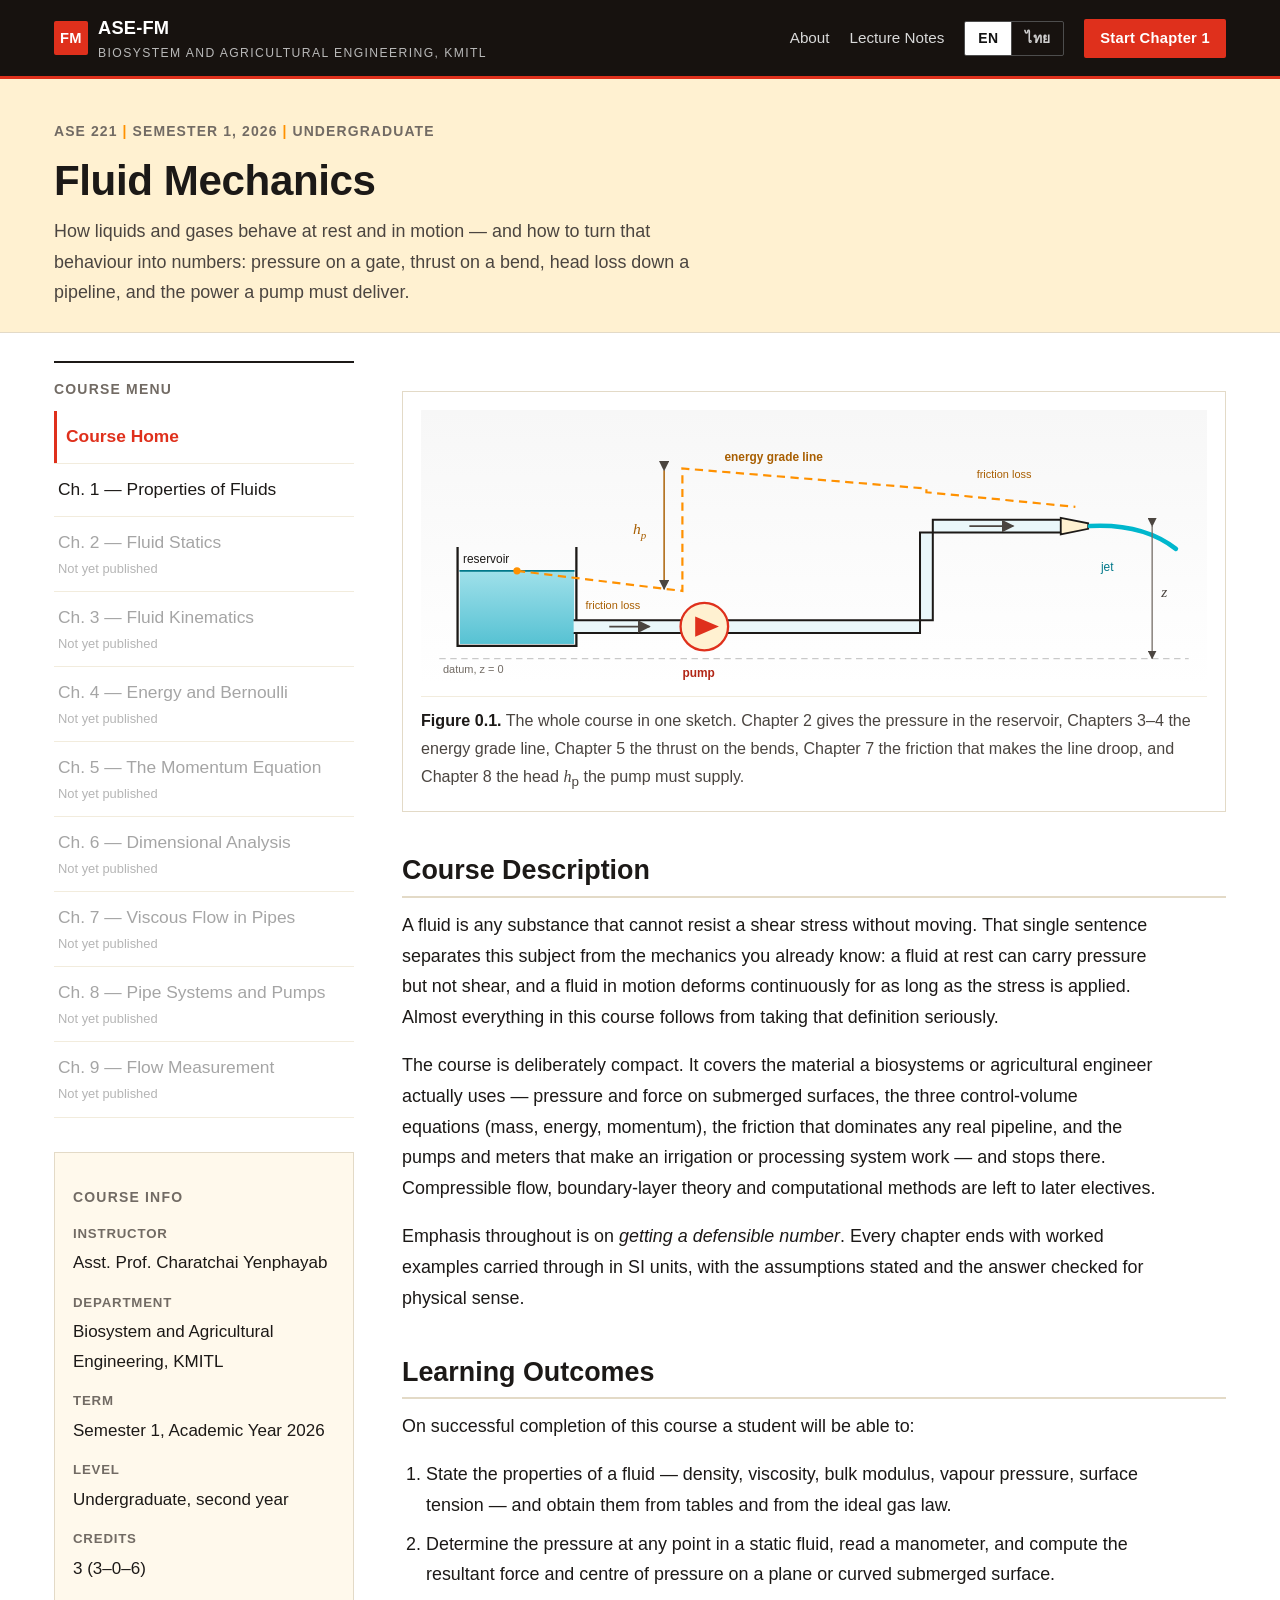
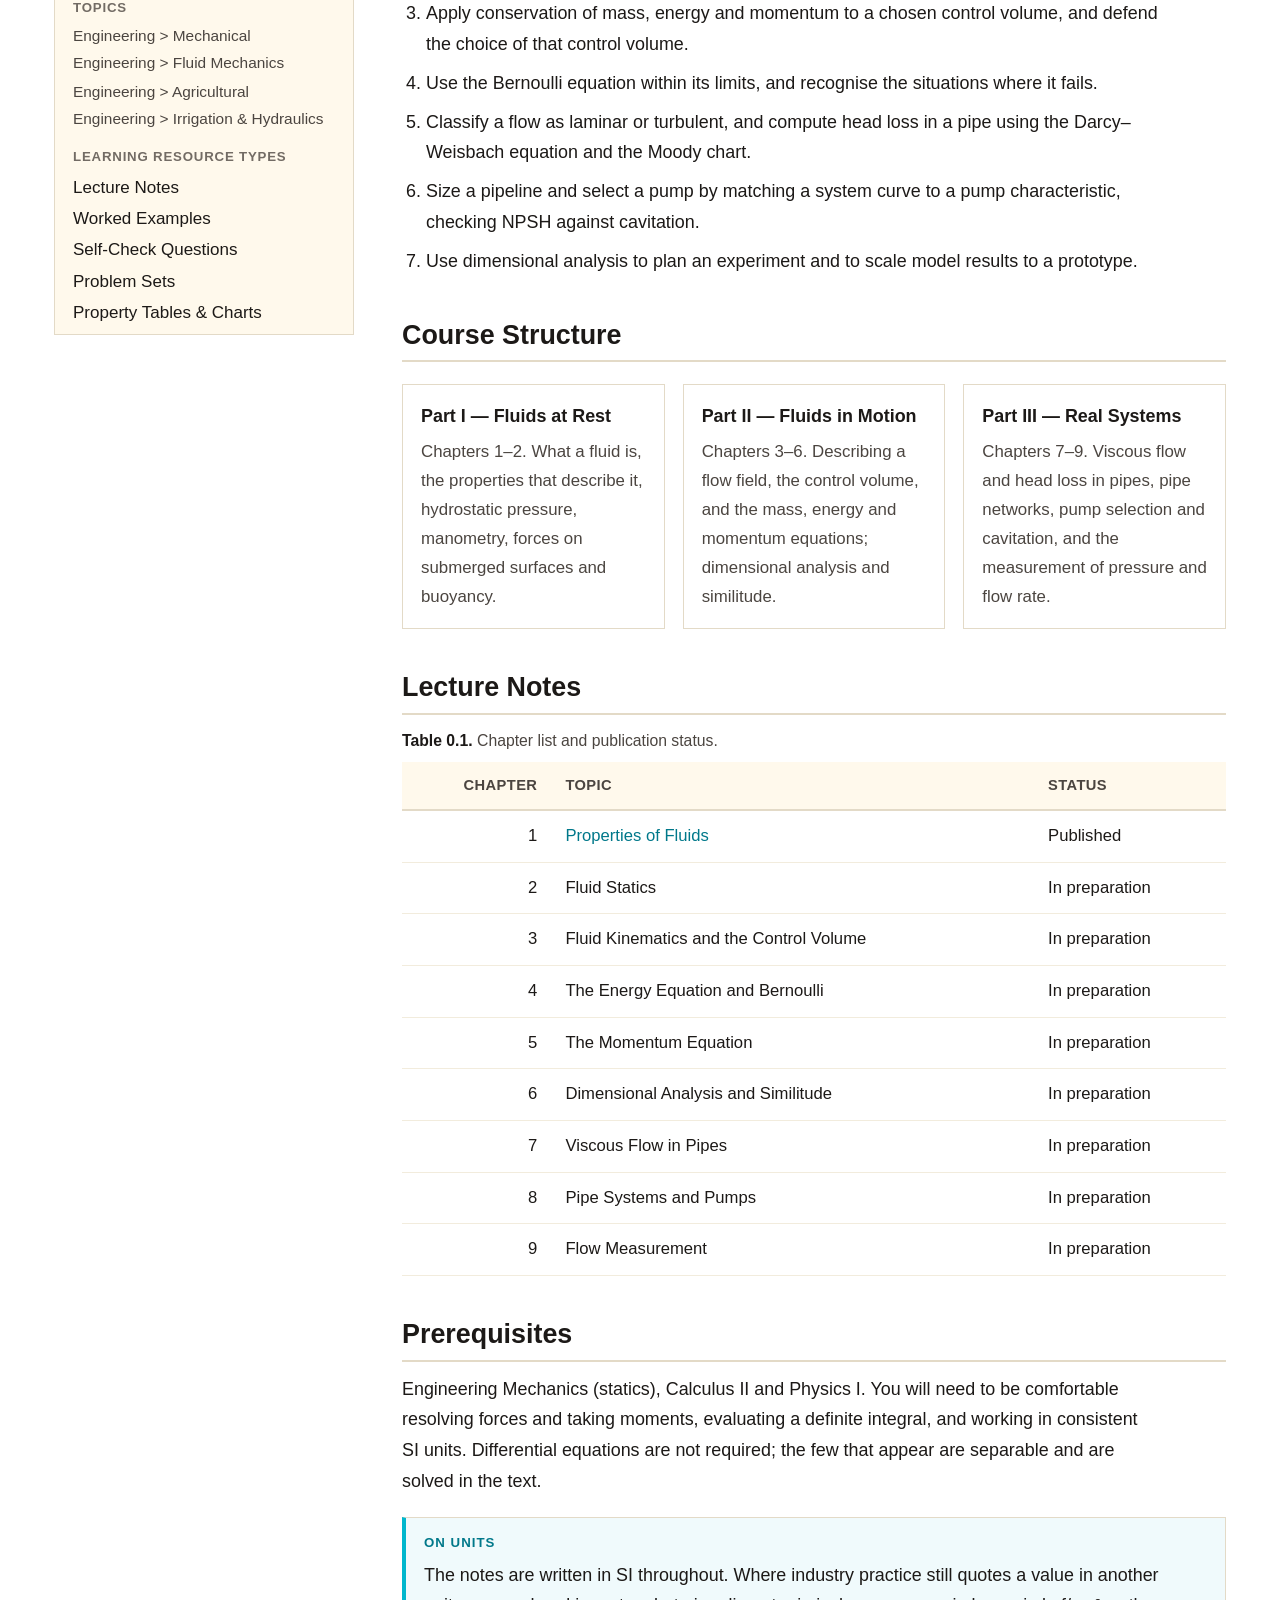
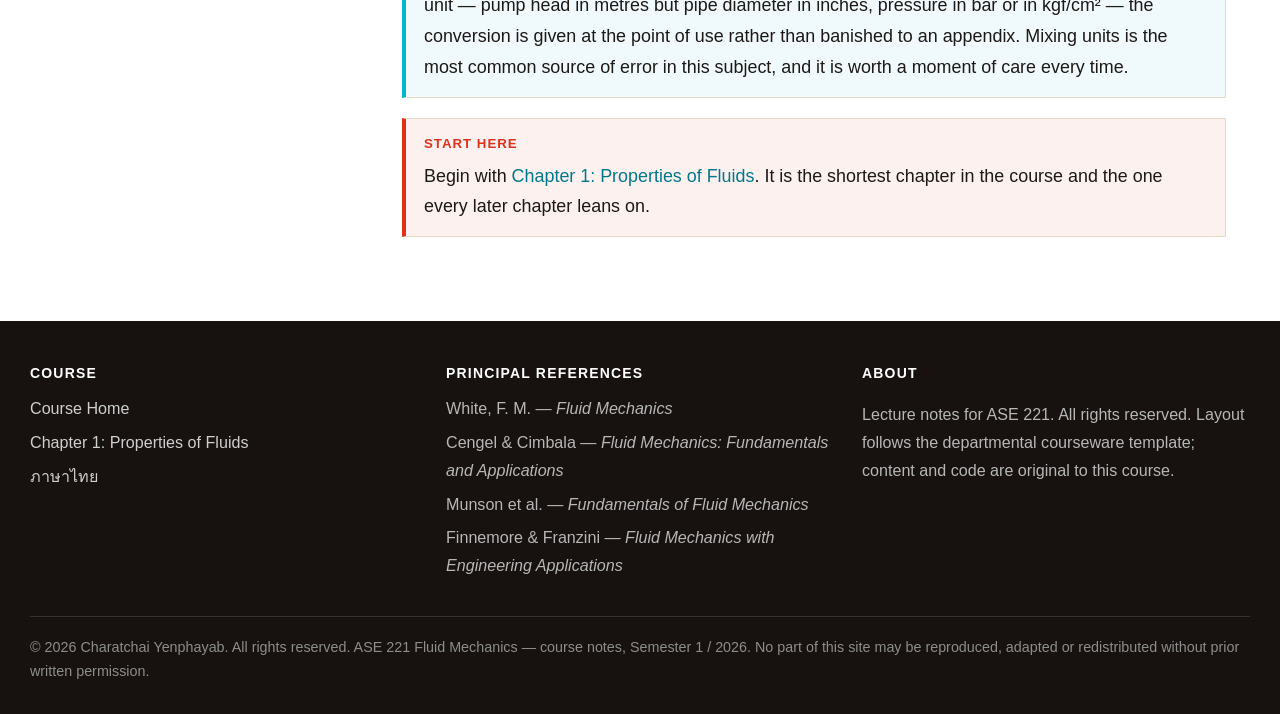
==== commit c70776d1: "Add 42-question self-check to Chapter 1 as §1.14 Students asked to review the concepts before attemp" ====
--- a/index.html
+++ b/index.html
@@ -84,6 +84,7 @@
           <ul>
             <li>Lecture Notes</li>
             <li>Worked Examples</li>
+            <li>Self-Check Questions</li>
             <li>Problem Sets</li>
             <li>Property Tables &amp; Charts</li>
           </ul>
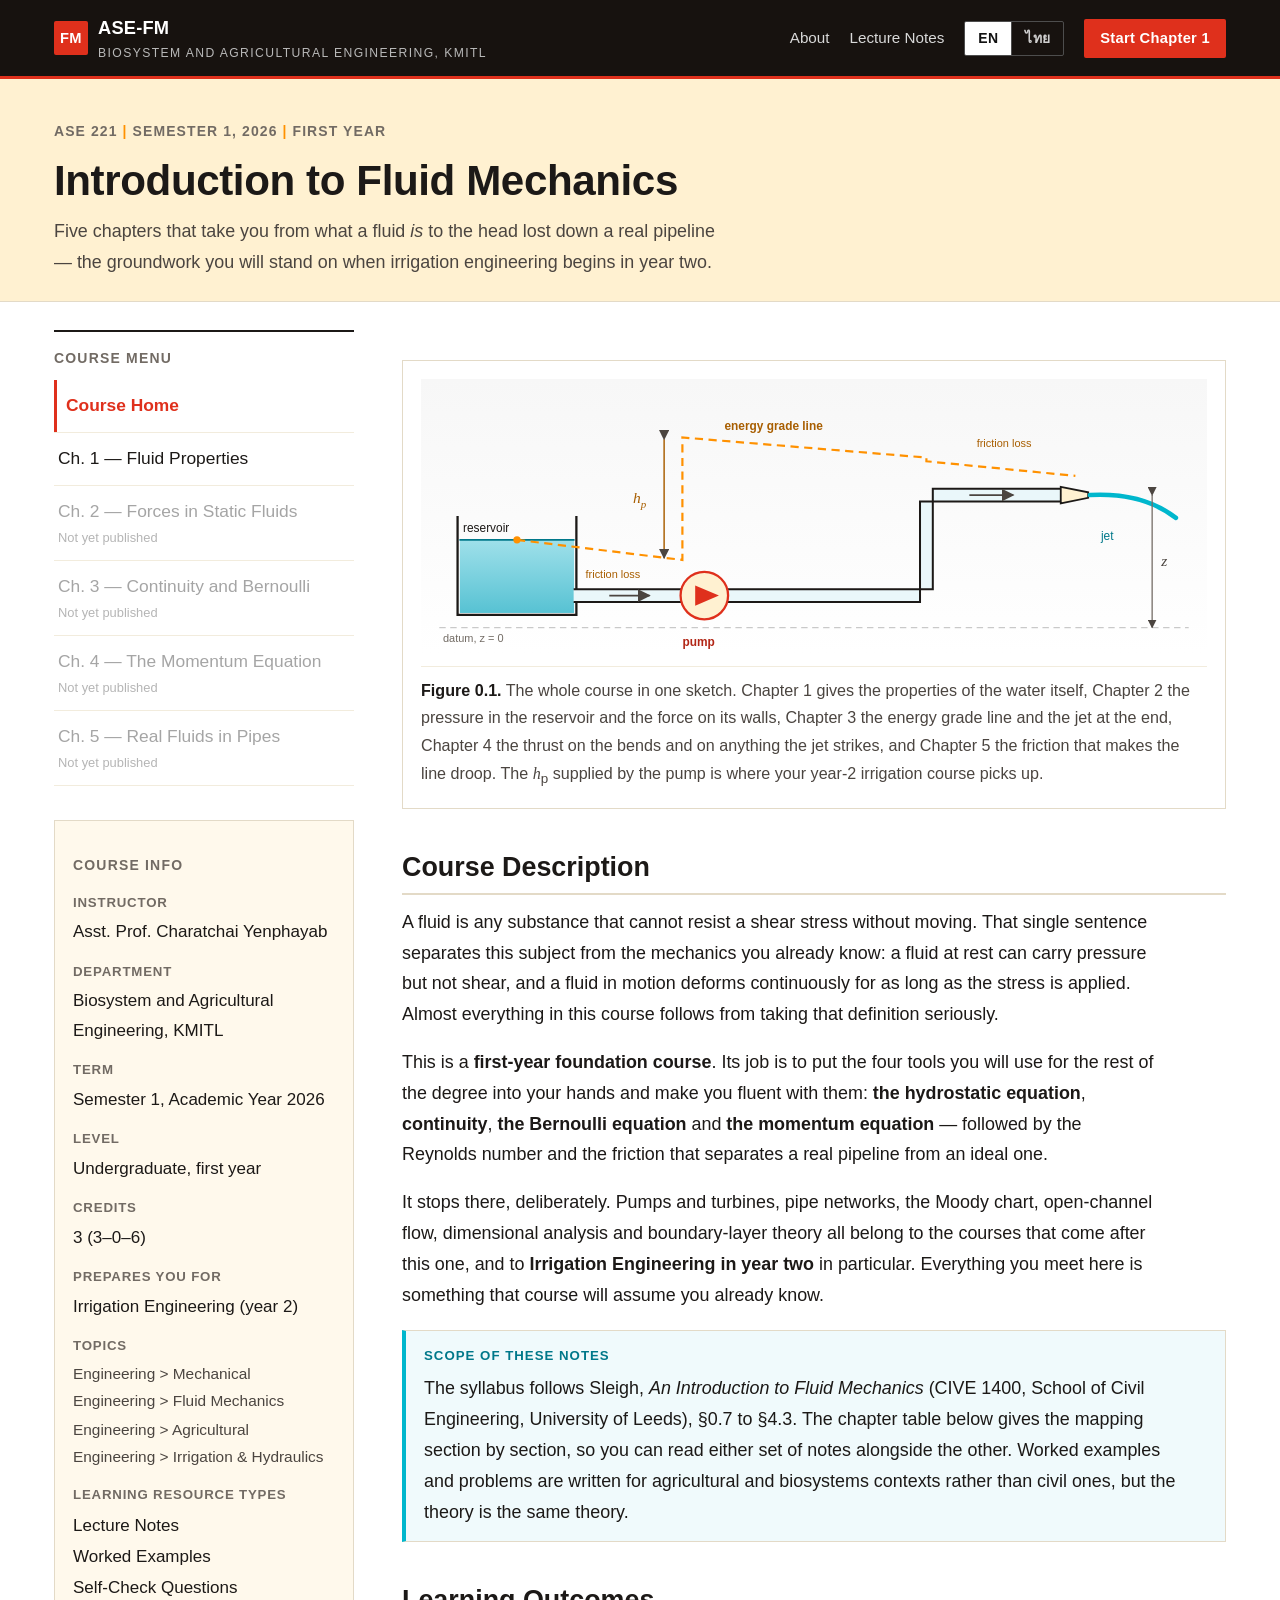
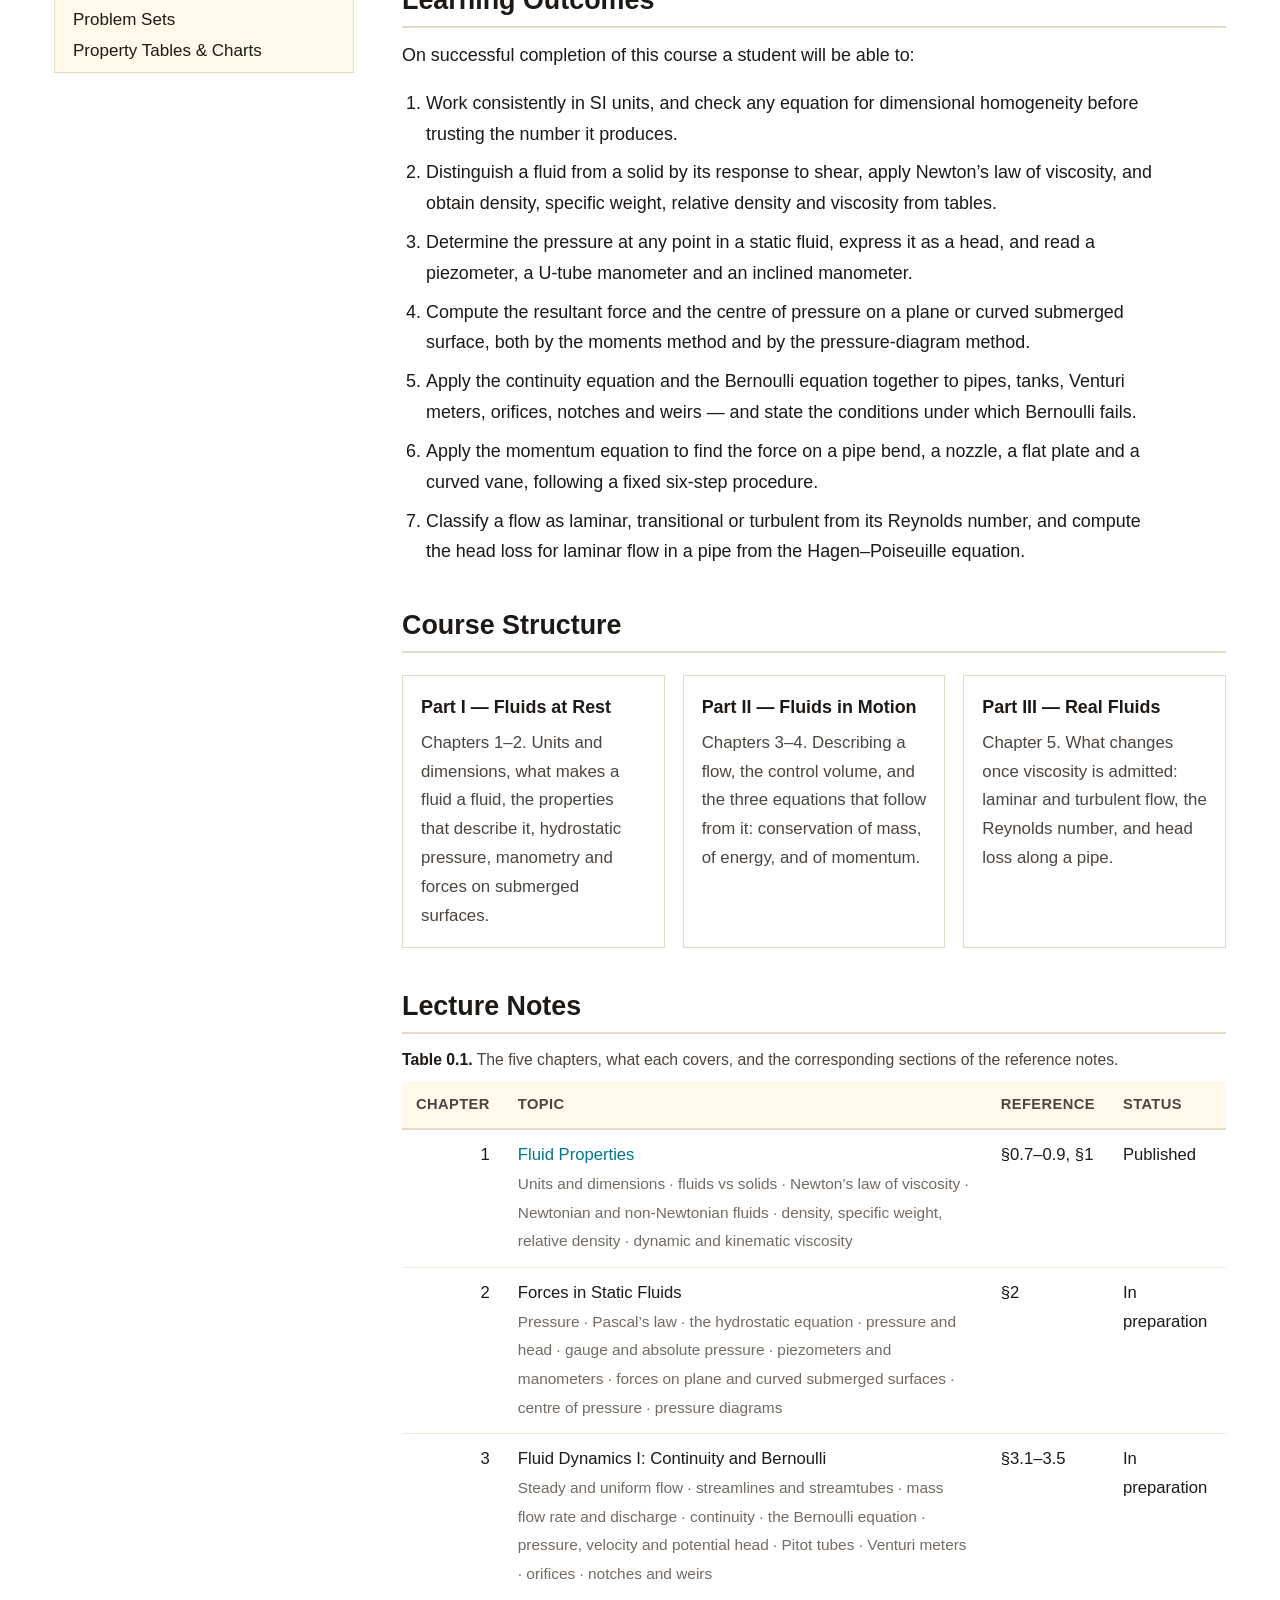
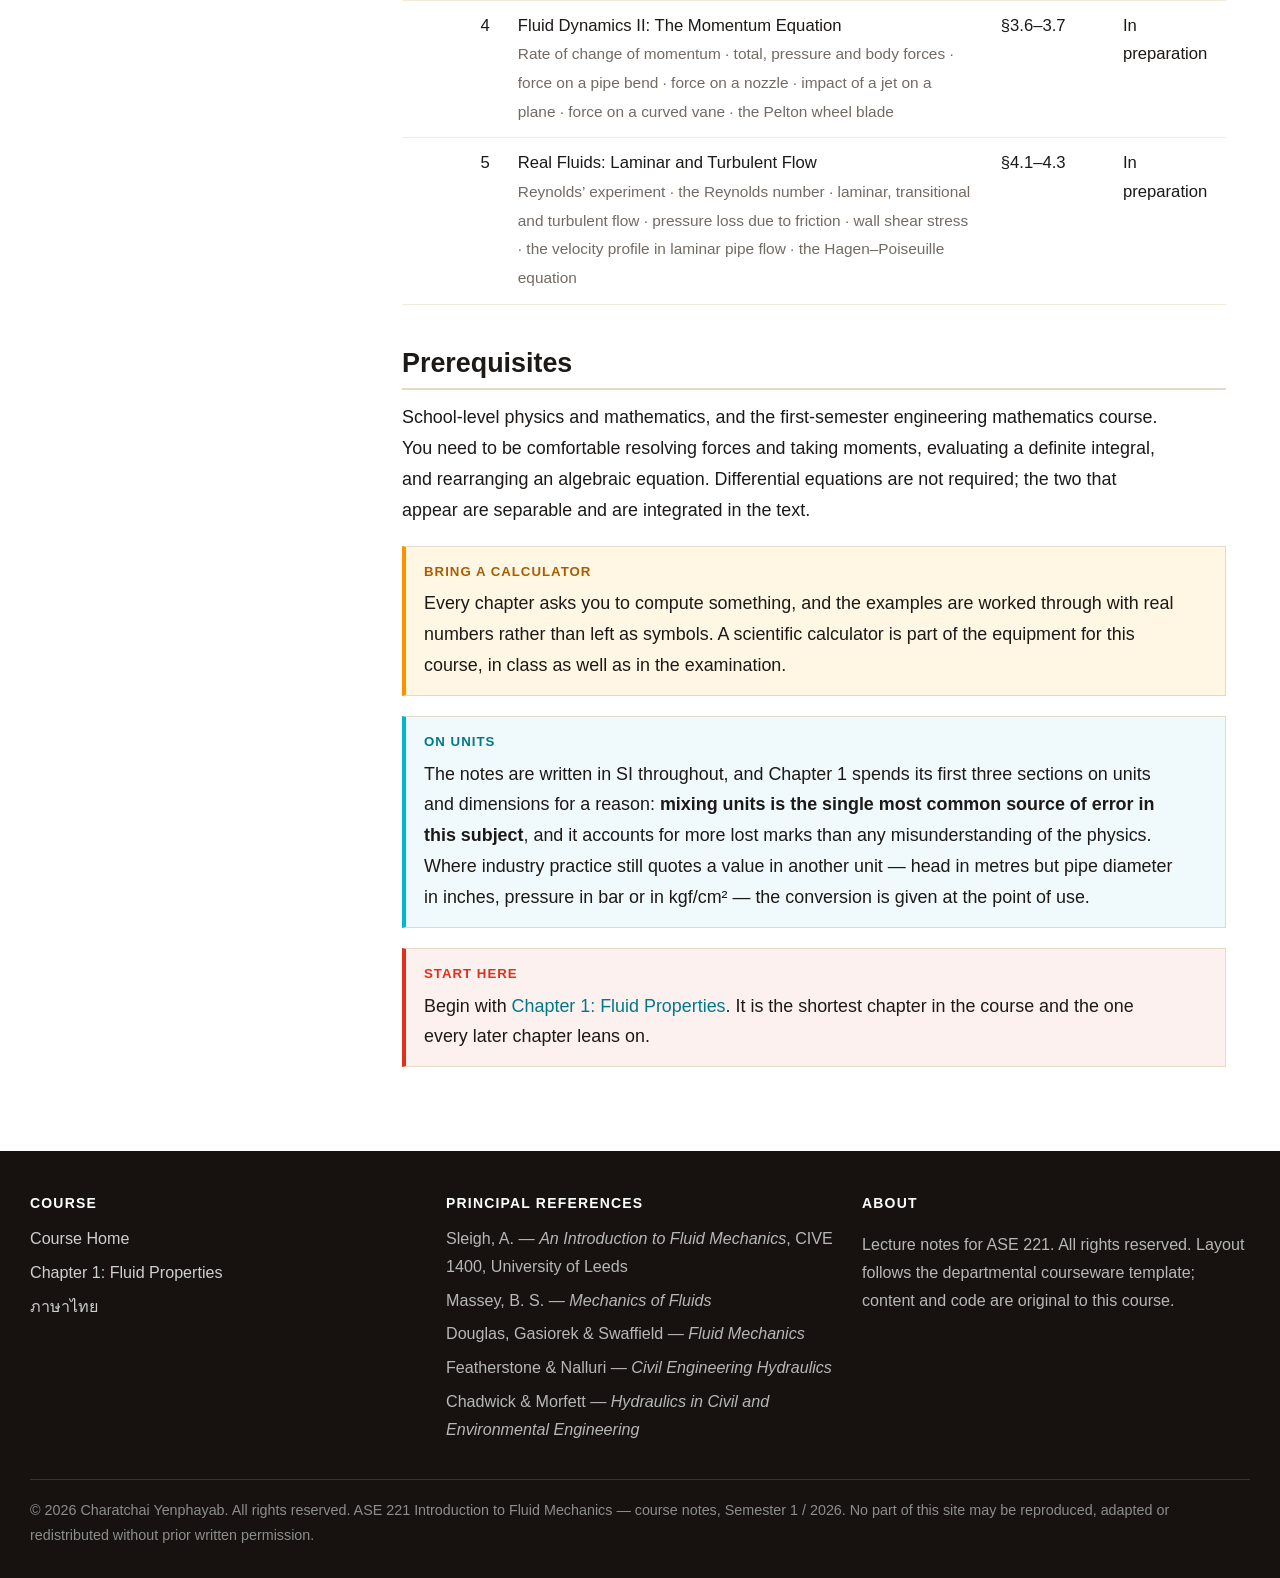
==== commit 55276414: "Restructure course to 5 chapters on the CIVE 1400 scope The course is now a first-year foundation ah" ====
--- a/index.html
+++ b/index.html
@@ -3,8 +3,8 @@
 <head>
 <meta charset="utf-8">
 <meta name="viewport" content="width=device-width, initial-scale=1">
-<title>ASE 221 | Fluid Mechanics</title>
-<meta name="description" content="A compact undergraduate course in fluid mechanics for agricultural and biosystems engineering: fluid properties, statics, the control-volume equations, pipe flow, pumps and flow measurement.">
+<title>ASE 221 | Introduction to Fluid Mechanics</title>
+<meta name="description" content="A first-year introduction to fluid mechanics for agricultural and biosystems engineering: units and fluid properties, forces in static fluids, continuity and Bernoulli, the momentum equation, and laminar and turbulent flow in pipes.">
 <link rel="stylesheet" href="style.css">
 </head>
 <body>
@@ -30,11 +30,11 @@
 
 <div class="masthead">
   <div class="masthead-inner">
-    <p class="eyebrow">ASE 221 <span>|</span> Semester 1, 2026 <span>|</span> Undergraduate</p>
-    <h1>Fluid Mechanics</h1>
-    <p class="tagline">How liquids and gases behave at rest and in motion &mdash; and how to turn that
-      behaviour into numbers: pressure on a gate, thrust on a bend, head loss down a pipeline, and the
-      power a pump must deliver.</p>
+    <p class="eyebrow">ASE 221 <span>|</span> Semester 1, 2026 <span>|</span> First Year</p>
+    <h1>Introduction to Fluid Mechanics</h1>
+    <p class="tagline">Five chapters that take you from what a fluid <em>is</em> to the head lost down a
+      real pipeline &mdash; the groundwork you will stand on when irrigation engineering begins in
+      year&nbsp;two.</p>
   </div>
 </div>
 
@@ -45,15 +45,11 @@
       <h2>Course Menu</h2>
       <ul>
         <li><a href="index.html" class="active">Course Home</a></li>
-        <li><a href="chapter1.html">Ch.&nbsp;1 &mdash; Properties of Fluids</a></li>
-        <li><span class="muted">Ch.&nbsp;2 &mdash; Fluid Statics<em>Not yet published</em></span></li>
-        <li><span class="muted">Ch.&nbsp;3 &mdash; Fluid Kinematics<em>Not yet published</em></span></li>
-        <li><span class="muted">Ch.&nbsp;4 &mdash; Energy and Bernoulli<em>Not yet published</em></span></li>
-        <li><span class="muted">Ch.&nbsp;5 &mdash; The Momentum Equation<em>Not yet published</em></span></li>
-        <li><span class="muted">Ch.&nbsp;6 &mdash; Dimensional Analysis<em>Not yet published</em></span></li>
-        <li><span class="muted">Ch.&nbsp;7 &mdash; Viscous Flow in Pipes<em>Not yet published</em></span></li>
-        <li><span class="muted">Ch.&nbsp;8 &mdash; Pipe Systems and Pumps<em>Not yet published</em></span></li>
-        <li><span class="muted">Ch.&nbsp;9 &mdash; Flow Measurement<em>Not yet published</em></span></li>
+        <li><a href="chapter1.html">Ch.&nbsp;1 &mdash; Fluid Properties</a></li>
+        <li><span class="muted">Ch.&nbsp;2 &mdash; Forces in Static Fluids<em>Not yet published</em></span></li>
+        <li><span class="muted">Ch.&nbsp;3 &mdash; Continuity and Bernoulli<em>Not yet published</em></span></li>
+        <li><span class="muted">Ch.&nbsp;4 &mdash; The Momentum Equation<em>Not yet published</em></span></li>
+        <li><span class="muted">Ch.&nbsp;5 &mdash; Real Fluids in Pipes<em>Not yet published</em></span></li>
       </ul>
     </nav>
 
@@ -70,10 +66,13 @@
         <dd>Semester 1, Academic Year 2026</dd>
 
         <dt>Level</dt>
-        <dd>Undergraduate, second year</dd>
+        <dd>Undergraduate, first year</dd>
 
         <dt>Credits</dt>
         <dd>3 (3&ndash;0&ndash;6)</dd>
+
+        <dt>Prepares You For</dt>
+        <dd>Irrigation Engineering (year&nbsp;2)</dd>
 
         <dt>Topics</dt>
         <dd class="crumbs">Engineering &gt; Mechanical Engineering &gt; Fluid Mechanics</dd>
@@ -160,10 +159,11 @@
         <line x1="800" y1="127" x2="800" y2="272" stroke="#726b64" stroke-width="1.4" marker-end="url(#ar)" marker-start="url(#ar)"/>
         <text x="810" y="205" font-family="Cambria, Georgia, serif" font-size="17" fill="#4b4540" font-style="italic">z</text>
       </svg>
-      <figcaption><b>Figure 0.1.</b> The whole course in one sketch. Chapter&nbsp;2 gives the pressure in the
-        reservoir, Chapters&nbsp;3&ndash;4 the energy grade line, Chapter&nbsp;5 the thrust on the bends,
-        Chapter&nbsp;7 the friction that makes the line droop, and Chapter&nbsp;8 the head
-        <var>h</var><sub>p</sub> the pump must supply.</figcaption>
+      <figcaption><b>Figure 0.1.</b> The whole course in one sketch. Chapter&nbsp;1 gives the properties of
+        the water itself, Chapter&nbsp;2 the pressure in the reservoir and the force on its walls,
+        Chapter&nbsp;3 the energy grade line and the jet at the end, Chapter&nbsp;4 the thrust on the bends
+        and on anything the jet strikes, and Chapter&nbsp;5 the friction that makes the line droop. The
+        <var>h</var><sub>p</sub> supplied by the pump is where your year-2 irrigation course picks up.</figcaption>
     </figure>
 
     <h2>Course Description</h2>
@@ -172,92 +172,138 @@
       shear, and a fluid in motion deforms continuously for as long as the stress is applied. Almost
       everything in this course follows from taking that definition seriously.</p>
 
-    <p>The course is deliberately compact. It covers the material a biosystems or agricultural engineer
-      actually uses &mdash; pressure and force on submerged surfaces, the three control-volume equations
-      (mass, energy, momentum), the friction that dominates any real pipeline, and the pumps and meters that
-      make an irrigation or processing system work &mdash; and stops there. Compressible flow,
-      boundary-layer theory and computational methods are left to later electives.</p>
-
-    <p>Emphasis throughout is on <em>getting a defensible number</em>. Every chapter ends with worked
-      examples carried through in SI units, with the assumptions stated and the answer checked for physical
-      sense.</p>
+    <p>This is a <b>first-year foundation course</b>. Its job is to put the four tools you will use for the
+      rest of the degree into your hands and make you fluent with them: <b>the hydrostatic equation</b>,
+      <b>continuity</b>, <b>the Bernoulli equation</b> and <b>the momentum equation</b> &mdash; followed by
+      the Reynolds number and the friction that separates a real pipeline from an ideal one.</p>
+
+    <p>It stops there, deliberately. Pumps and turbines, pipe networks, the Moody chart, open-channel flow,
+      dimensional analysis and boundary-layer theory all belong to the courses that come after this one,
+      and to <b>Irrigation Engineering in year&nbsp;two</b> in particular. Everything you meet here is
+      something that course will assume you already know.</p>
+
+    <div class="callout">
+      <span class="label">Scope of these notes</span>
+      <p>The syllabus follows Sleigh, <em>An Introduction to Fluid Mechanics</em> (CIVE&nbsp;1400, School of
+        Civil Engineering, University of Leeds), &sect;0.7 to &sect;4.3. The chapter table below gives the
+        mapping section by section, so you can read either set of notes alongside the other. Worked
+        examples and problems are written for agricultural and biosystems contexts rather than civil ones,
+        but the theory is the same theory.</p>
+    </div>
 
     <h2>Learning Outcomes</h2>
     <p>On successful completion of this course a student will be able to:</p>
     <ol>
-      <li>State the properties of a fluid &mdash; density, viscosity, bulk modulus, vapour pressure, surface
-        tension &mdash; and obtain them from tables and from the ideal gas law.</li>
-      <li>Determine the pressure at any point in a static fluid, read a manometer, and compute the resultant
-        force and centre of pressure on a plane or curved submerged surface.</li>
-      <li>Apply conservation of mass, energy and momentum to a chosen control volume, and defend the choice
-        of that control volume.</li>
-      <li>Use the Bernoulli equation within its limits, and recognise the situations where it fails.</li>
-      <li>Classify a flow as laminar or turbulent, and compute head loss in a pipe using the
-        Darcy&ndash;Weisbach equation and the Moody chart.</li>
-      <li>Size a pipeline and select a pump by matching a system curve to a pump characteristic, checking
-        NPSH against cavitation.</li>
-      <li>Use dimensional analysis to plan an experiment and to scale model results to a prototype.</li>
+      <li>Work consistently in SI units, and check any equation for dimensional homogeneity before
+        trusting the number it produces.</li>
+      <li>Distinguish a fluid from a solid by its response to shear, apply Newton&rsquo;s law of viscosity,
+        and obtain density, specific weight, relative density and viscosity from tables.</li>
+      <li>Determine the pressure at any point in a static fluid, express it as a head, and read a
+        piezometer, a U-tube manometer and an inclined manometer.</li>
+      <li>Compute the resultant force and the centre of pressure on a plane or curved submerged surface,
+        both by the moments method and by the pressure-diagram method.</li>
+      <li>Apply the continuity equation and the Bernoulli equation together to pipes, tanks, Venturi
+        meters, orifices, notches and weirs &mdash; and state the conditions under which Bernoulli
+        fails.</li>
+      <li>Apply the momentum equation to find the force on a pipe bend, a nozzle, a flat plate and a curved
+        vane, following a fixed six-step procedure.</li>
+      <li>Classify a flow as laminar, transitional or turbulent from its Reynolds number, and compute the
+        head loss for laminar flow in a pipe from the Hagen&ndash;Poiseuille equation.</li>
     </ol>
 
     <h2>Course Structure</h2>
     <div class="cards">
       <div class="card">
         <h3>Part I &mdash; Fluids at Rest</h3>
-        <p>Chapters 1&ndash;2. What a fluid is, the properties that describe it, hydrostatic pressure,
-          manometry, forces on submerged surfaces and buoyancy.</p>
+        <p>Chapters 1&ndash;2. Units and dimensions, what makes a fluid a fluid, the properties that
+          describe it, hydrostatic pressure, manometry and forces on submerged surfaces.</p>
       </div>
       <div class="card">
         <h3>Part II &mdash; Fluids in Motion</h3>
-        <p>Chapters 3&ndash;6. Describing a flow field, the control volume, and the mass, energy and
-          momentum equations; dimensional analysis and similitude.</p>
+        <p>Chapters 3&ndash;4. Describing a flow, the control volume, and the three equations that follow
+          from it: conservation of mass, of energy, and of momentum.</p>
       </div>
       <div class="card">
-        <h3>Part III &mdash; Real Systems</h3>
-        <p>Chapters 7&ndash;9. Viscous flow and head loss in pipes, pipe networks, pump selection and
-          cavitation, and the measurement of pressure and flow rate.</p>
+        <h3>Part III &mdash; Real Fluids</h3>
+        <p>Chapter 5. What changes once viscosity is admitted: laminar and turbulent flow, the Reynolds
+          number, and head loss along a pipe.</p>
       </div>
     </div>
 
     <h2>Lecture Notes</h2>
     <div class="table-wrap">
       <table>
-        <caption><b>Table 0.1.</b> Chapter list and publication status.</caption>
+        <caption><b>Table 0.1.</b> The five chapters, what each covers, and the corresponding sections of
+          the reference notes.</caption>
         <thead>
-          <tr><th class="num">Chapter</th><th>Topic</th><th>Status</th></tr>
+          <tr><th class="num">Chapter</th><th>Topic</th><th>Reference</th><th>Status</th></tr>
         </thead>
         <tbody>
-          <tr><td class="num">1</td><td><a href="chapter1.html">Properties of Fluids</a></td><td>Published</td></tr>
-          <tr><td class="num">2</td><td>Fluid Statics</td><td>In preparation</td></tr>
-          <tr><td class="num">3</td><td>Fluid Kinematics and the Control Volume</td><td>In preparation</td></tr>
-          <tr><td class="num">4</td><td>The Energy Equation and Bernoulli</td><td>In preparation</td></tr>
-          <tr><td class="num">5</td><td>The Momentum Equation</td><td>In preparation</td></tr>
-          <tr><td class="num">6</td><td>Dimensional Analysis and Similitude</td><td>In preparation</td></tr>
-          <tr><td class="num">7</td><td>Viscous Flow in Pipes</td><td>In preparation</td></tr>
-          <tr><td class="num">8</td><td>Pipe Systems and Pumps</td><td>In preparation</td></tr>
-          <tr><td class="num">9</td><td>Flow Measurement</td><td>In preparation</td></tr>
+          <tr>
+            <td class="num">1</td>
+            <td><a href="chapter1.html">Fluid Properties</a><br>
+              <span class="units">Units and dimensions &middot; fluids vs solids &middot; Newton&rsquo;s law of viscosity &middot; Newtonian and non-Newtonian fluids &middot; density, specific weight, relative density &middot; dynamic and kinematic viscosity</span></td>
+            <td>&sect;0.7&ndash;0.9, &sect;1</td>
+            <td>Published</td>
+          </tr>
+          <tr>
+            <td class="num">2</td>
+            <td>Forces in Static Fluids<br>
+              <span class="units">Pressure &middot; Pascal&rsquo;s law &middot; the hydrostatic equation &middot; pressure and head &middot; gauge and absolute pressure &middot; piezometers and manometers &middot; forces on plane and curved submerged surfaces &middot; centre of pressure &middot; pressure diagrams</span></td>
+            <td>&sect;2</td>
+            <td>In preparation</td>
+          </tr>
+          <tr>
+            <td class="num">3</td>
+            <td>Fluid Dynamics I: Continuity and Bernoulli<br>
+              <span class="units">Steady and uniform flow &middot; streamlines and streamtubes &middot; mass flow rate and discharge &middot; continuity &middot; the Bernoulli equation &middot; pressure, velocity and potential head &middot; Pitot tubes &middot; Venturi meters &middot; orifices &middot; notches and weirs</span></td>
+            <td>&sect;3.1&ndash;3.5</td>
+            <td>In preparation</td>
+          </tr>
+          <tr>
+            <td class="num">4</td>
+            <td>Fluid Dynamics II: The Momentum Equation<br>
+              <span class="units">Rate of change of momentum &middot; total, pressure and body forces &middot; force on a pipe bend &middot; force on a nozzle &middot; impact of a jet on a plane &middot; force on a curved vane &middot; the Pelton wheel blade</span></td>
+            <td>&sect;3.6&ndash;3.7</td>
+            <td>In preparation</td>
+          </tr>
+          <tr>
+            <td class="num">5</td>
+            <td>Real Fluids: Laminar and Turbulent Flow<br>
+              <span class="units">Reynolds&rsquo; experiment &middot; the Reynolds number &middot; laminar, transitional and turbulent flow &middot; pressure loss due to friction &middot; wall shear stress &middot; the velocity profile in laminar pipe flow &middot; the Hagen&ndash;Poiseuille equation</span></td>
+            <td>&sect;4.1&ndash;4.3</td>
+            <td>In preparation</td>
+          </tr>
         </tbody>
       </table>
     </div>
 
     <h2>Prerequisites</h2>
-    <p>Engineering Mechanics (statics), Calculus II and Physics I. You will need to be comfortable
-      resolving forces and taking moments, evaluating a definite integral, and working in consistent SI
-      units. Differential equations are not required; the few that appear are separable and are solved in
-      the text.</p>
+    <p>School-level physics and mathematics, and the first-semester engineering mathematics course.
+      You need to be comfortable resolving forces and taking moments, evaluating a definite integral, and
+      rearranging an algebraic equation. Differential equations are not required; the two that appear are
+      separable and are integrated in the text.</p>
+
+    <div class="callout warn">
+      <span class="label">Bring a calculator</span>
+      <p>Every chapter asks you to compute something, and the examples are worked through with real numbers
+        rather than left as symbols. A scientific calculator is part of the equipment for this course, in
+        class as well as in the examination.</p>
+    </div>
 
     <div class="callout">
       <span class="label">On units</span>
-      <p>The notes are written in SI throughout. Where industry practice still quotes a value in another
-        unit &mdash; pump head in metres but pipe diameter in inches, pressure in bar or in kgf/cm&sup2;
-        &mdash; the conversion is given at the point of use rather than banished to an appendix. Mixing
-        units is the most common source of error in this subject, and it is worth a moment of care every
-        time.</p>
+      <p>The notes are written in SI throughout, and Chapter&nbsp;1 spends its first three sections on units
+        and dimensions for a reason: <b>mixing units is the single most common source of error in this
+        subject</b>, and it accounts for more lost marks than any misunderstanding of the physics. Where
+        industry practice still quotes a value in another unit &mdash; head in metres but pipe diameter in
+        inches, pressure in bar or in kgf/cm&sup2; &mdash; the conversion is given at the point of use.</p>
     </div>
 
     <div class="callout rule">
       <span class="label">Start here</span>
-      <p>Begin with <a href="chapter1.html">Chapter 1: Properties of Fluids</a>. It is the shortest chapter
-        in the course and the one every later chapter leans on.</p>
+      <p>Begin with <a href="chapter1.html">Chapter 1: Fluid Properties</a>. It is the shortest chapter in
+        the course and the one every later chapter leans on.</p>
     </div>
 
   </main>
@@ -269,17 +315,18 @@
       <h3>Course</h3>
       <ul>
         <li><a href="index.html">Course Home</a></li>
-        <li><a href="chapter1.html">Chapter 1: Properties of Fluids</a></li>
+        <li><a href="chapter1.html">Chapter 1: Fluid Properties</a></li>
         <li><a href="index-th.html" lang="th">ภาษาไทย</a></li>
       </ul>
     </div>
     <div>
       <h3>Principal References</h3>
       <ul>
-        <li>White, F. M. &mdash; <em>Fluid Mechanics</em></li>
-        <li>Cengel &amp; Cimbala &mdash; <em>Fluid Mechanics: Fundamentals and Applications</em></li>
-        <li>Munson et al. &mdash; <em>Fundamentals of Fluid Mechanics</em></li>
-        <li>Finnemore &amp; Franzini &mdash; <em>Fluid Mechanics with Engineering Applications</em></li>
+        <li>Sleigh, A. &mdash; <em>An Introduction to Fluid Mechanics</em>, CIVE 1400, University of Leeds</li>
+        <li>Massey, B. S. &mdash; <em>Mechanics of Fluids</em></li>
+        <li>Douglas, Gasiorek &amp; Swaffield &mdash; <em>Fluid Mechanics</em></li>
+        <li>Featherstone &amp; Nalluri &mdash; <em>Civil Engineering Hydraulics</em></li>
+        <li>Chadwick &amp; Morfett &mdash; <em>Hydraulics in Civil and Environmental Engineering</em></li>
       </ul>
     </div>
     <div>
@@ -289,9 +336,9 @@
     </div>
   </div>
   <div class="footer-bottom">
-    &copy; 2026 Charatchai Yenphayab. All rights reserved. ASE 221 Fluid Mechanics &mdash; course notes,
-    Semester 1 / 2026. No part of this site may be reproduced, adapted or redistributed without prior
-    written permission.
+    &copy; 2026 Charatchai Yenphayab. All rights reserved. ASE 221 Introduction to Fluid Mechanics &mdash;
+    course notes, Semester 1 / 2026. No part of this site may be reproduced, adapted or redistributed
+    without prior written permission.
   </div>
 </footer>
 
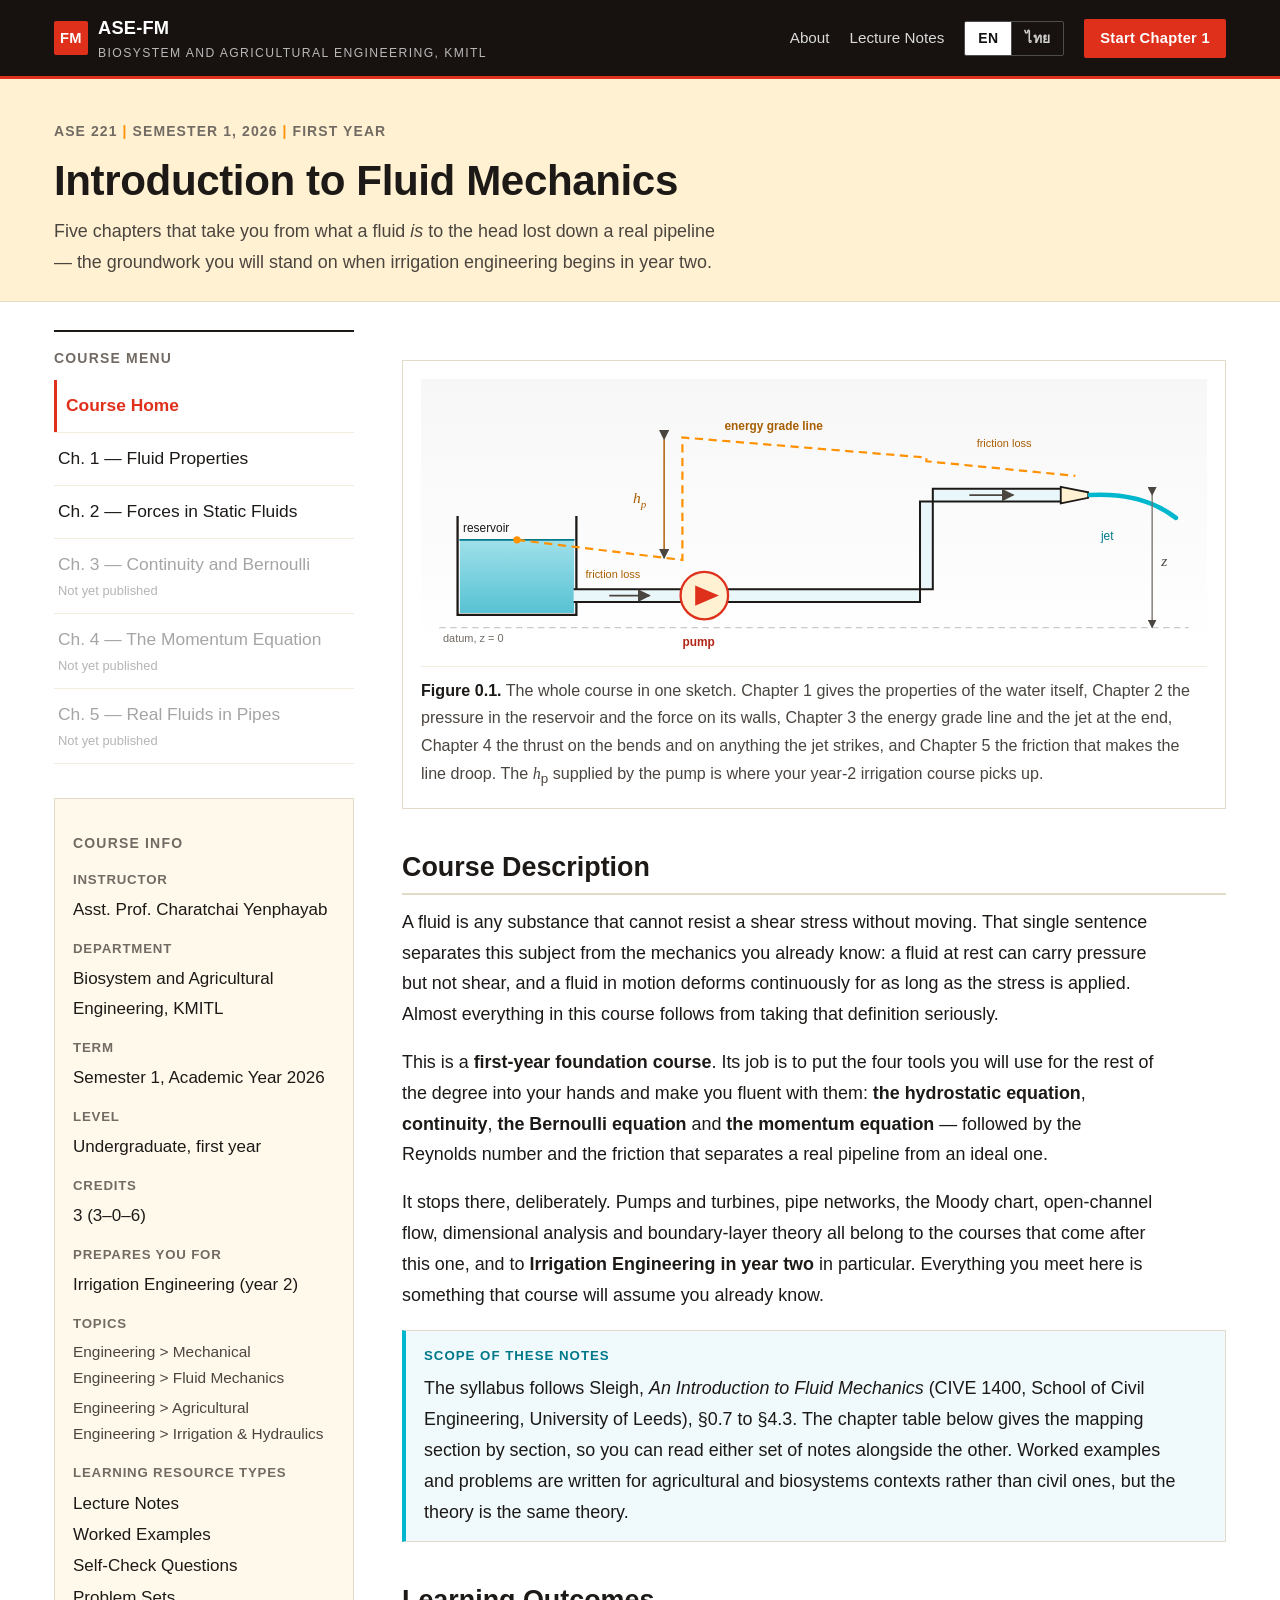
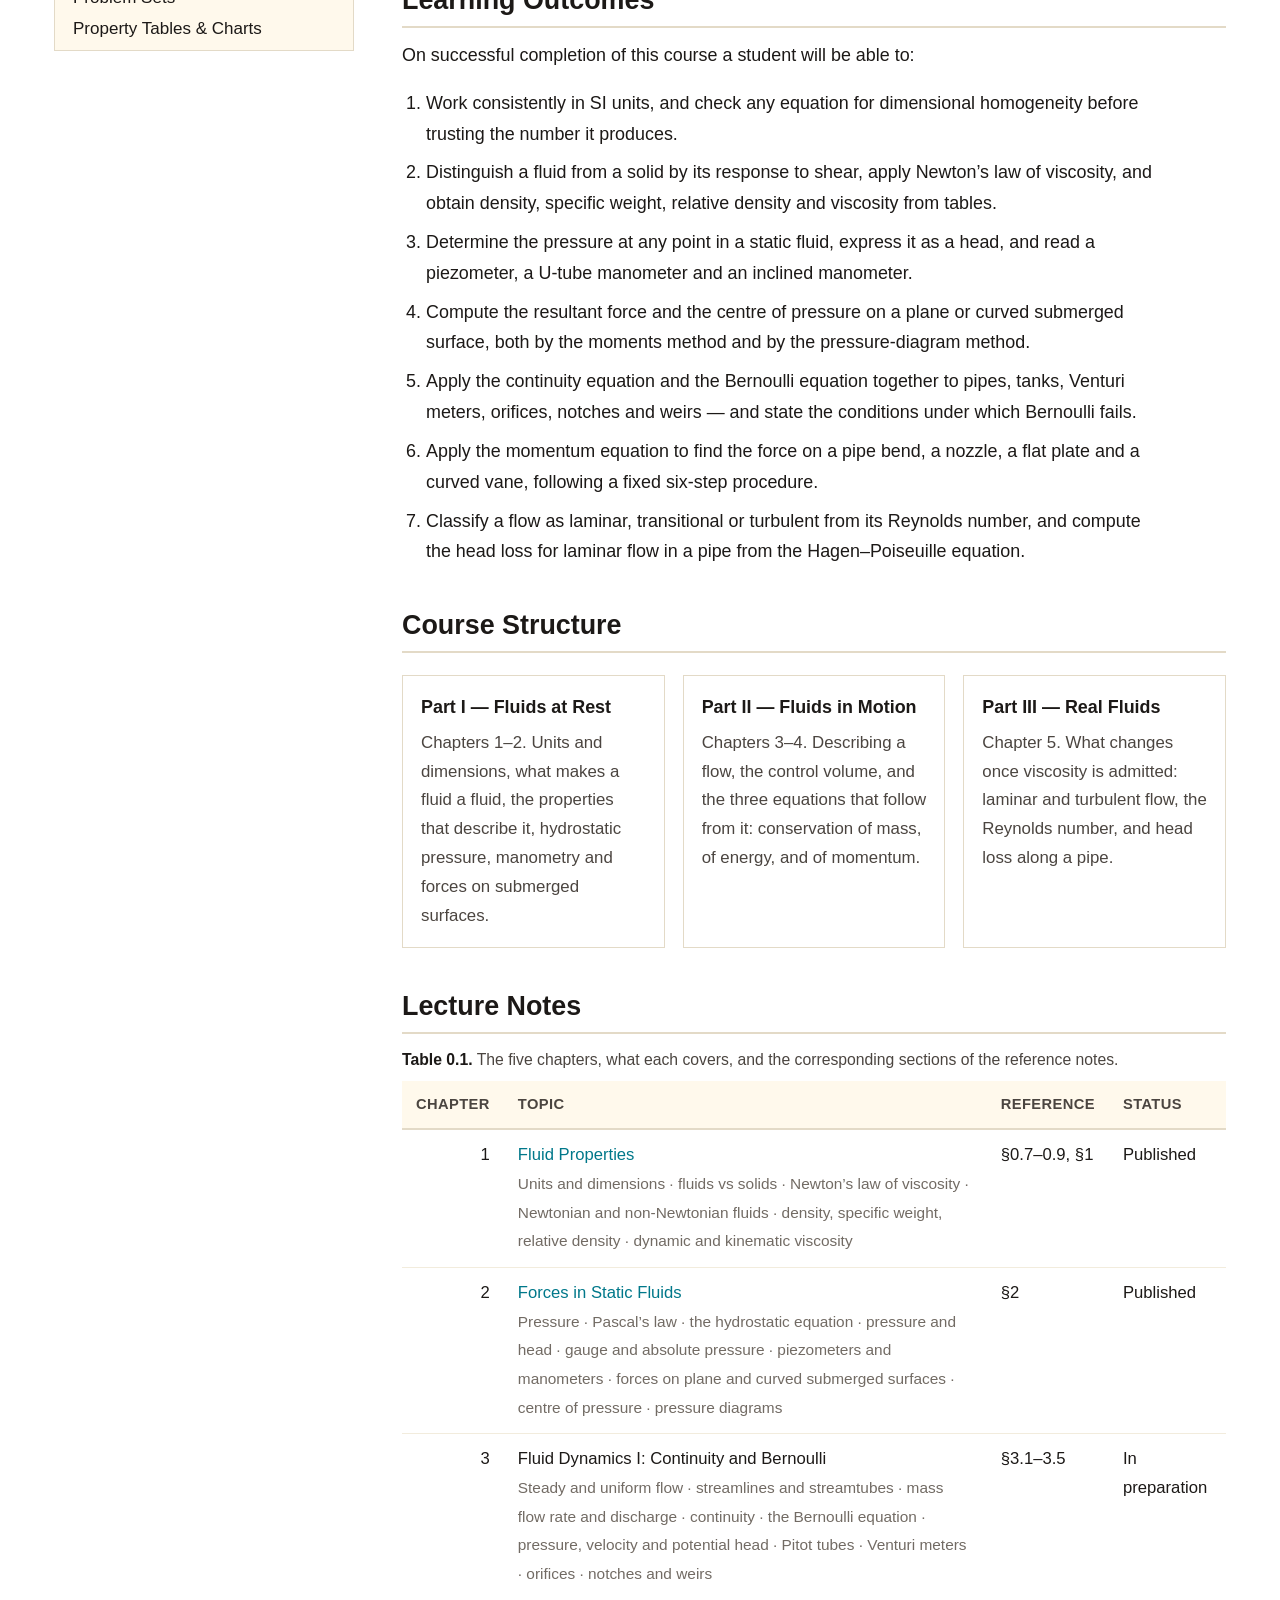
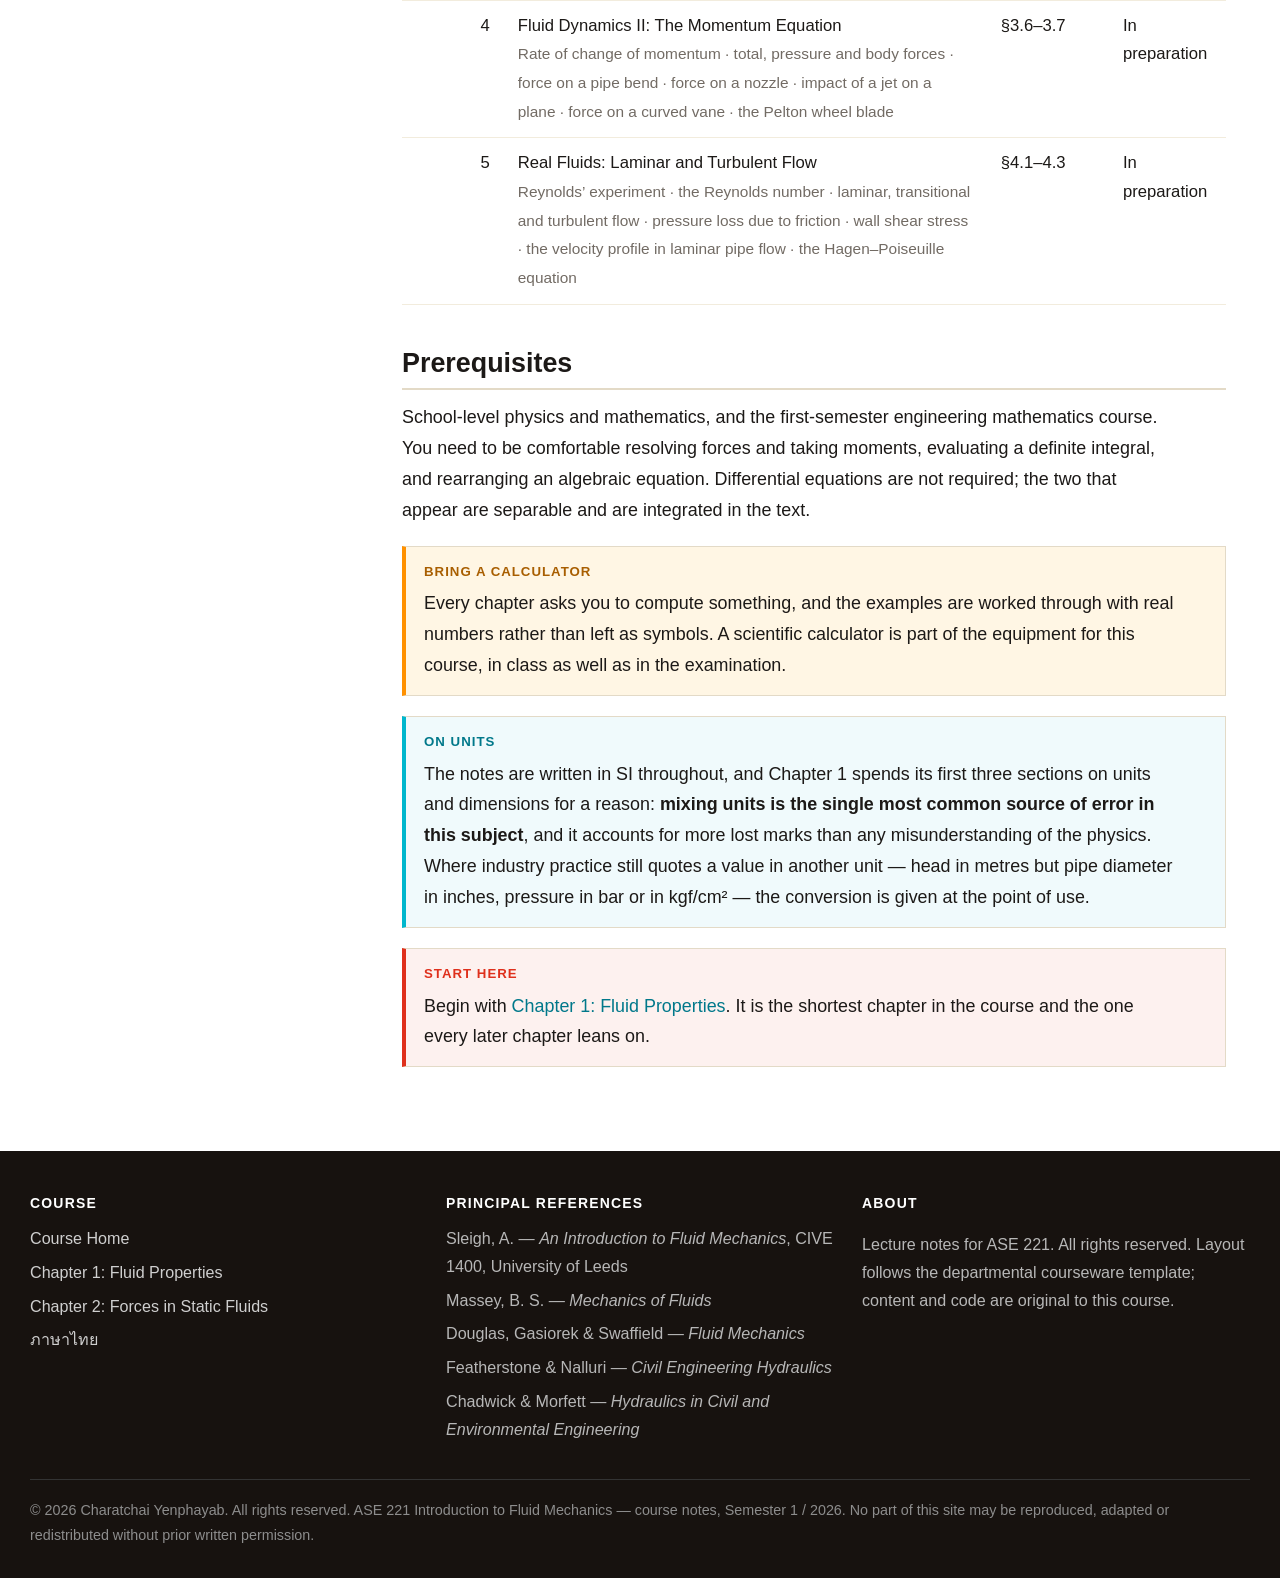
==== commit c33409cc: "Add Chapter 2: Forces in Static Fluids (English) Follows §2 of the reference notes, pages 19-43, in " ====
--- a/index.html
+++ b/index.html
@@ -46,7 +46,7 @@
       <ul>
         <li><a href="index.html" class="active">Course Home</a></li>
         <li><a href="chapter1.html">Ch.&nbsp;1 &mdash; Fluid Properties</a></li>
-        <li><span class="muted">Ch.&nbsp;2 &mdash; Forces in Static Fluids<em>Not yet published</em></span></li>
+        <li><a href="chapter2.html">Ch.&nbsp;2 &mdash; Forces in Static Fluids</a></li>
         <li><span class="muted">Ch.&nbsp;3 &mdash; Continuity and Bernoulli<em>Not yet published</em></span></li>
         <li><span class="muted">Ch.&nbsp;4 &mdash; The Momentum Equation<em>Not yet published</em></span></li>
         <li><span class="muted">Ch.&nbsp;5 &mdash; Real Fluids in Pipes<em>Not yet published</em></span></li>
@@ -248,10 +248,10 @@
           </tr>
           <tr>
             <td class="num">2</td>
-            <td>Forces in Static Fluids<br>
+            <td><a href="chapter2.html">Forces in Static Fluids</a><br>
               <span class="units">Pressure &middot; Pascal&rsquo;s law &middot; the hydrostatic equation &middot; pressure and head &middot; gauge and absolute pressure &middot; piezometers and manometers &middot; forces on plane and curved submerged surfaces &middot; centre of pressure &middot; pressure diagrams</span></td>
             <td>&sect;2</td>
-            <td>In preparation</td>
+            <td>Published</td>
           </tr>
           <tr>
             <td class="num">3</td>
@@ -316,6 +316,7 @@
       <ul>
         <li><a href="index.html">Course Home</a></li>
         <li><a href="chapter1.html">Chapter 1: Fluid Properties</a></li>
+        <li><a href="chapter2.html">Chapter 2: Forces in Static Fluids</a></li>
         <li><a href="index-th.html" lang="th">ภาษาไทย</a></li>
       </ul>
     </div>
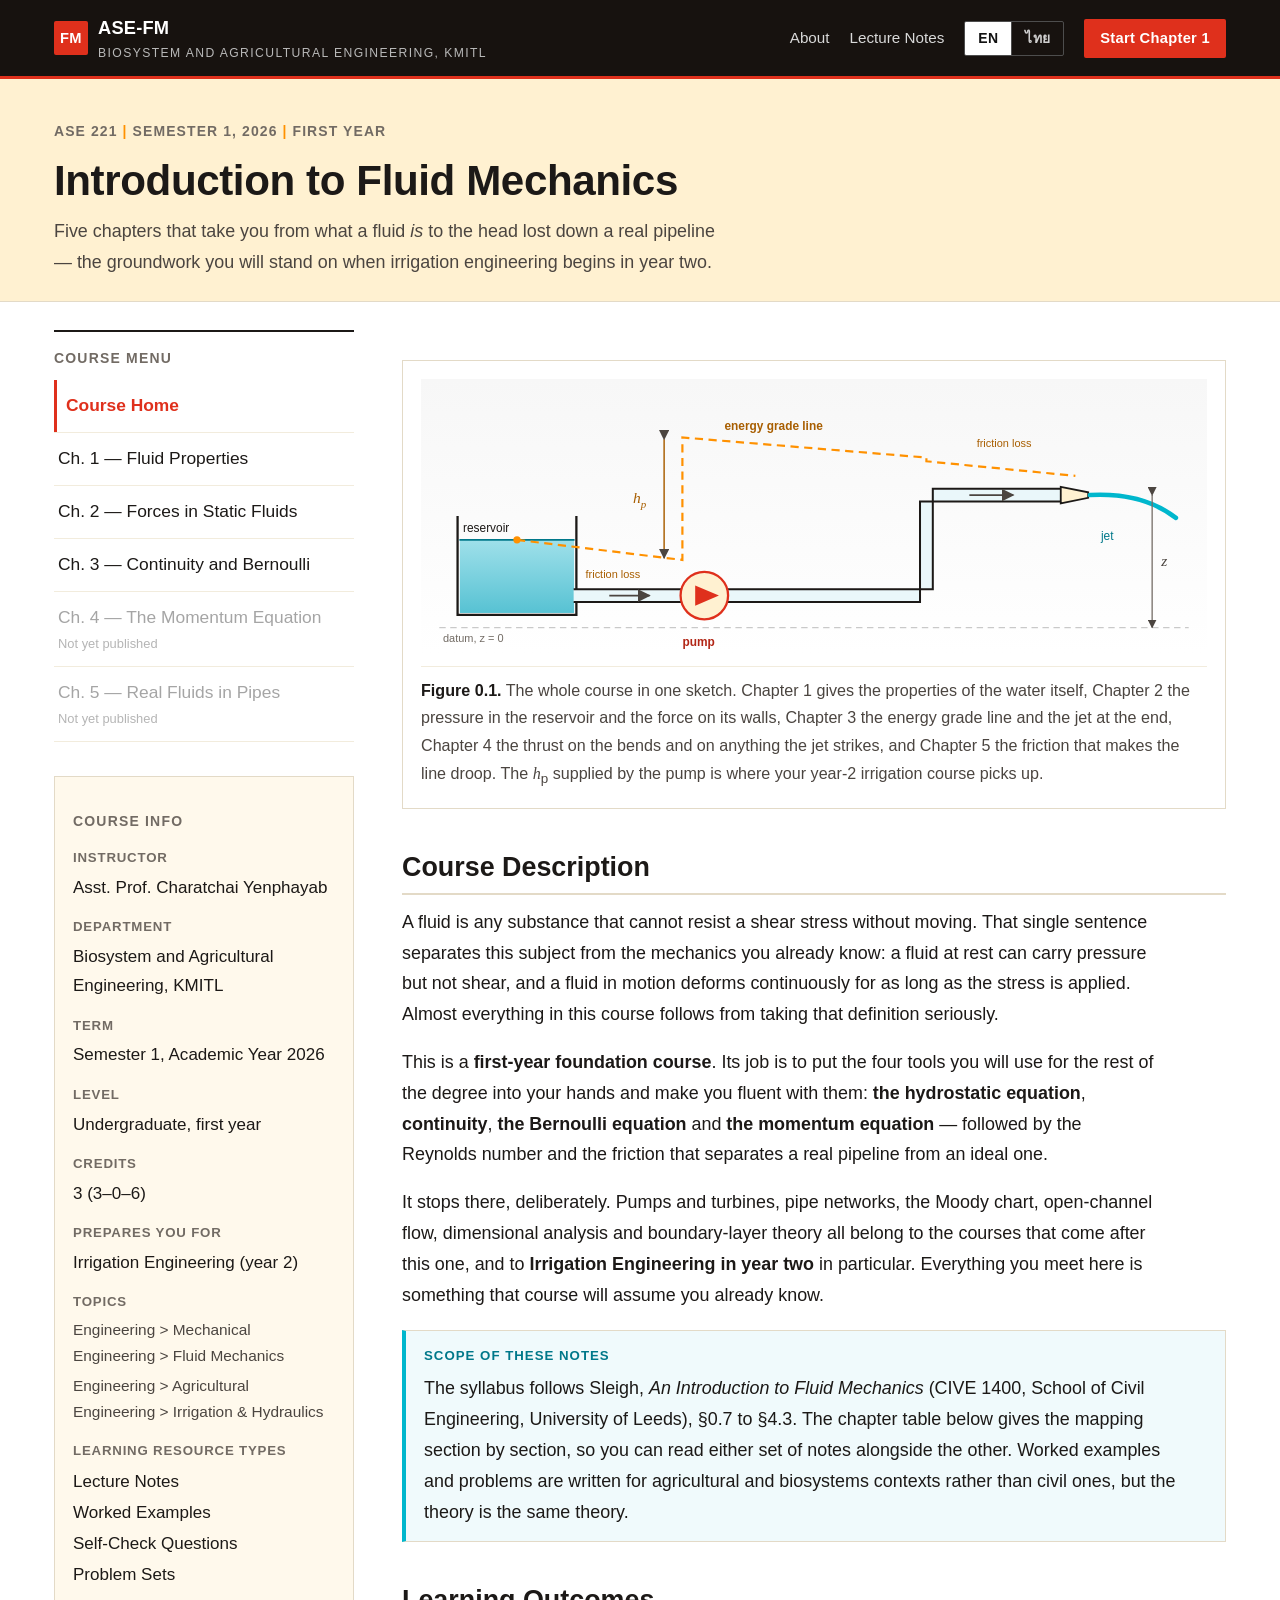
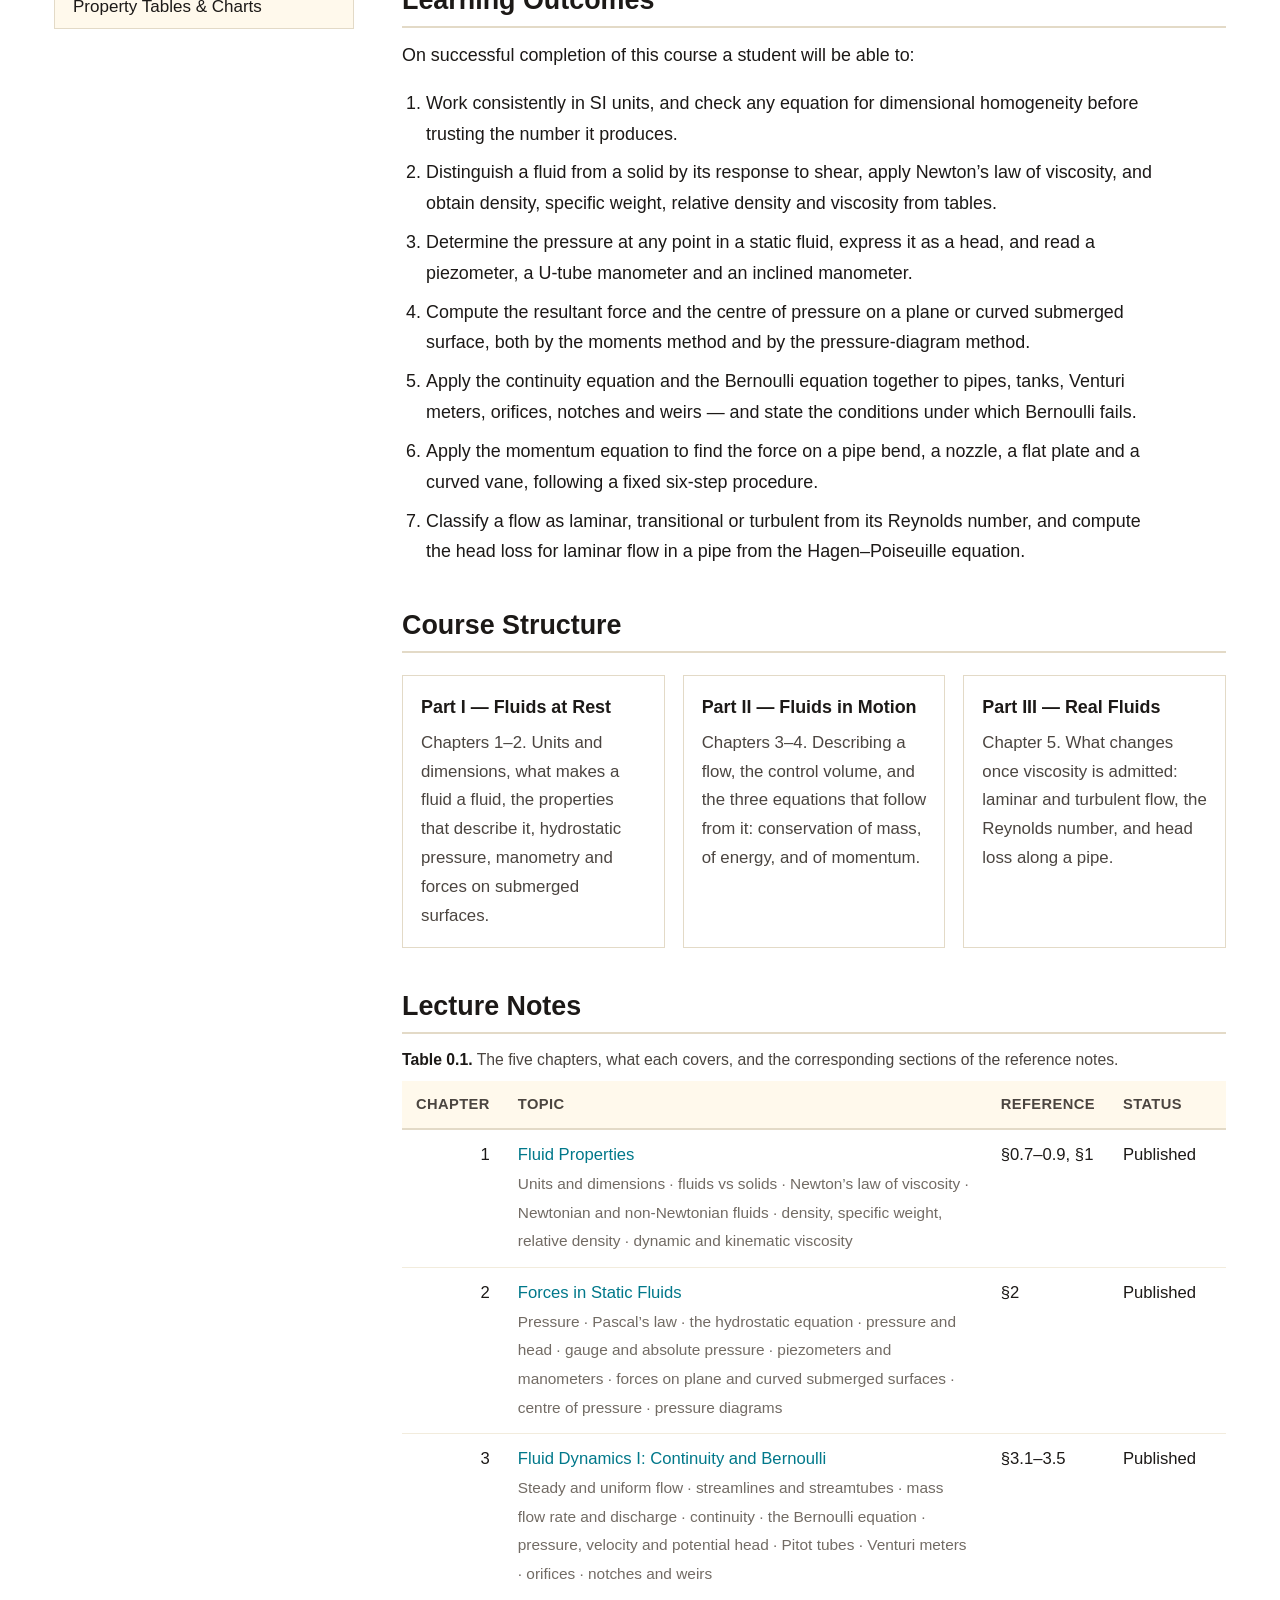
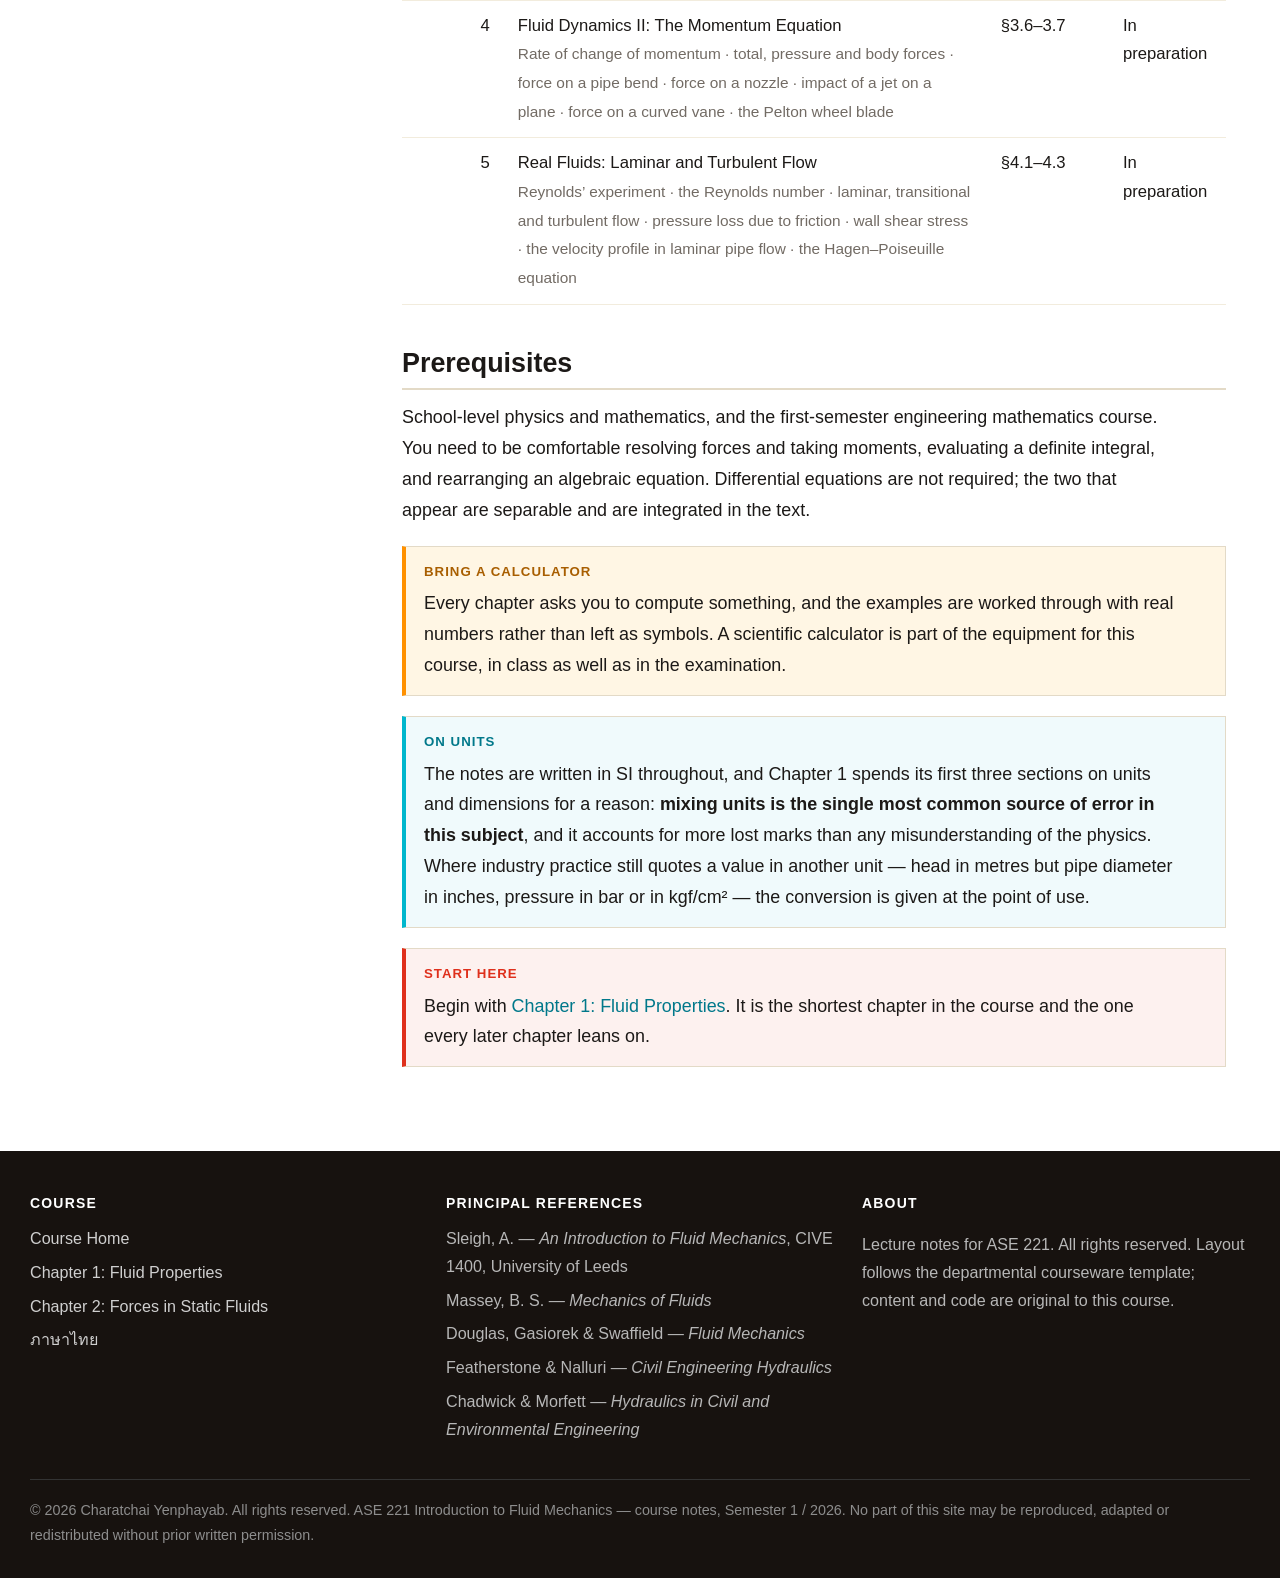
==== commit 32589938: "Add Chapter 3: Continuity and the Bernoulli Equation (English) Covers CIVE 1400 3.1-3.5 in sixteen s" ====
--- a/index.html
+++ b/index.html
@@ -47,7 +47,7 @@
         <li><a href="index.html" class="active">Course Home</a></li>
         <li><a href="chapter1.html">Ch.&nbsp;1 &mdash; Fluid Properties</a></li>
         <li><a href="chapter2.html">Ch.&nbsp;2 &mdash; Forces in Static Fluids</a></li>
-        <li><span class="muted">Ch.&nbsp;3 &mdash; Continuity and Bernoulli<em>Not yet published</em></span></li>
+        <li><a href="chapter3.html">Ch.&nbsp;3 &mdash; Continuity and Bernoulli</a></li>
         <li><span class="muted">Ch.&nbsp;4 &mdash; The Momentum Equation<em>Not yet published</em></span></li>
         <li><span class="muted">Ch.&nbsp;5 &mdash; Real Fluids in Pipes<em>Not yet published</em></span></li>
       </ul>
@@ -255,10 +255,10 @@
           </tr>
           <tr>
             <td class="num">3</td>
-            <td>Fluid Dynamics I: Continuity and Bernoulli<br>
+            <td><a href="chapter3.html">Fluid Dynamics I: Continuity and Bernoulli</a><br>
               <span class="units">Steady and uniform flow &middot; streamlines and streamtubes &middot; mass flow rate and discharge &middot; continuity &middot; the Bernoulli equation &middot; pressure, velocity and potential head &middot; Pitot tubes &middot; Venturi meters &middot; orifices &middot; notches and weirs</span></td>
             <td>&sect;3.1&ndash;3.5</td>
-            <td>In preparation</td>
+            <td>Published</td>
           </tr>
           <tr>
             <td class="num">4</td>
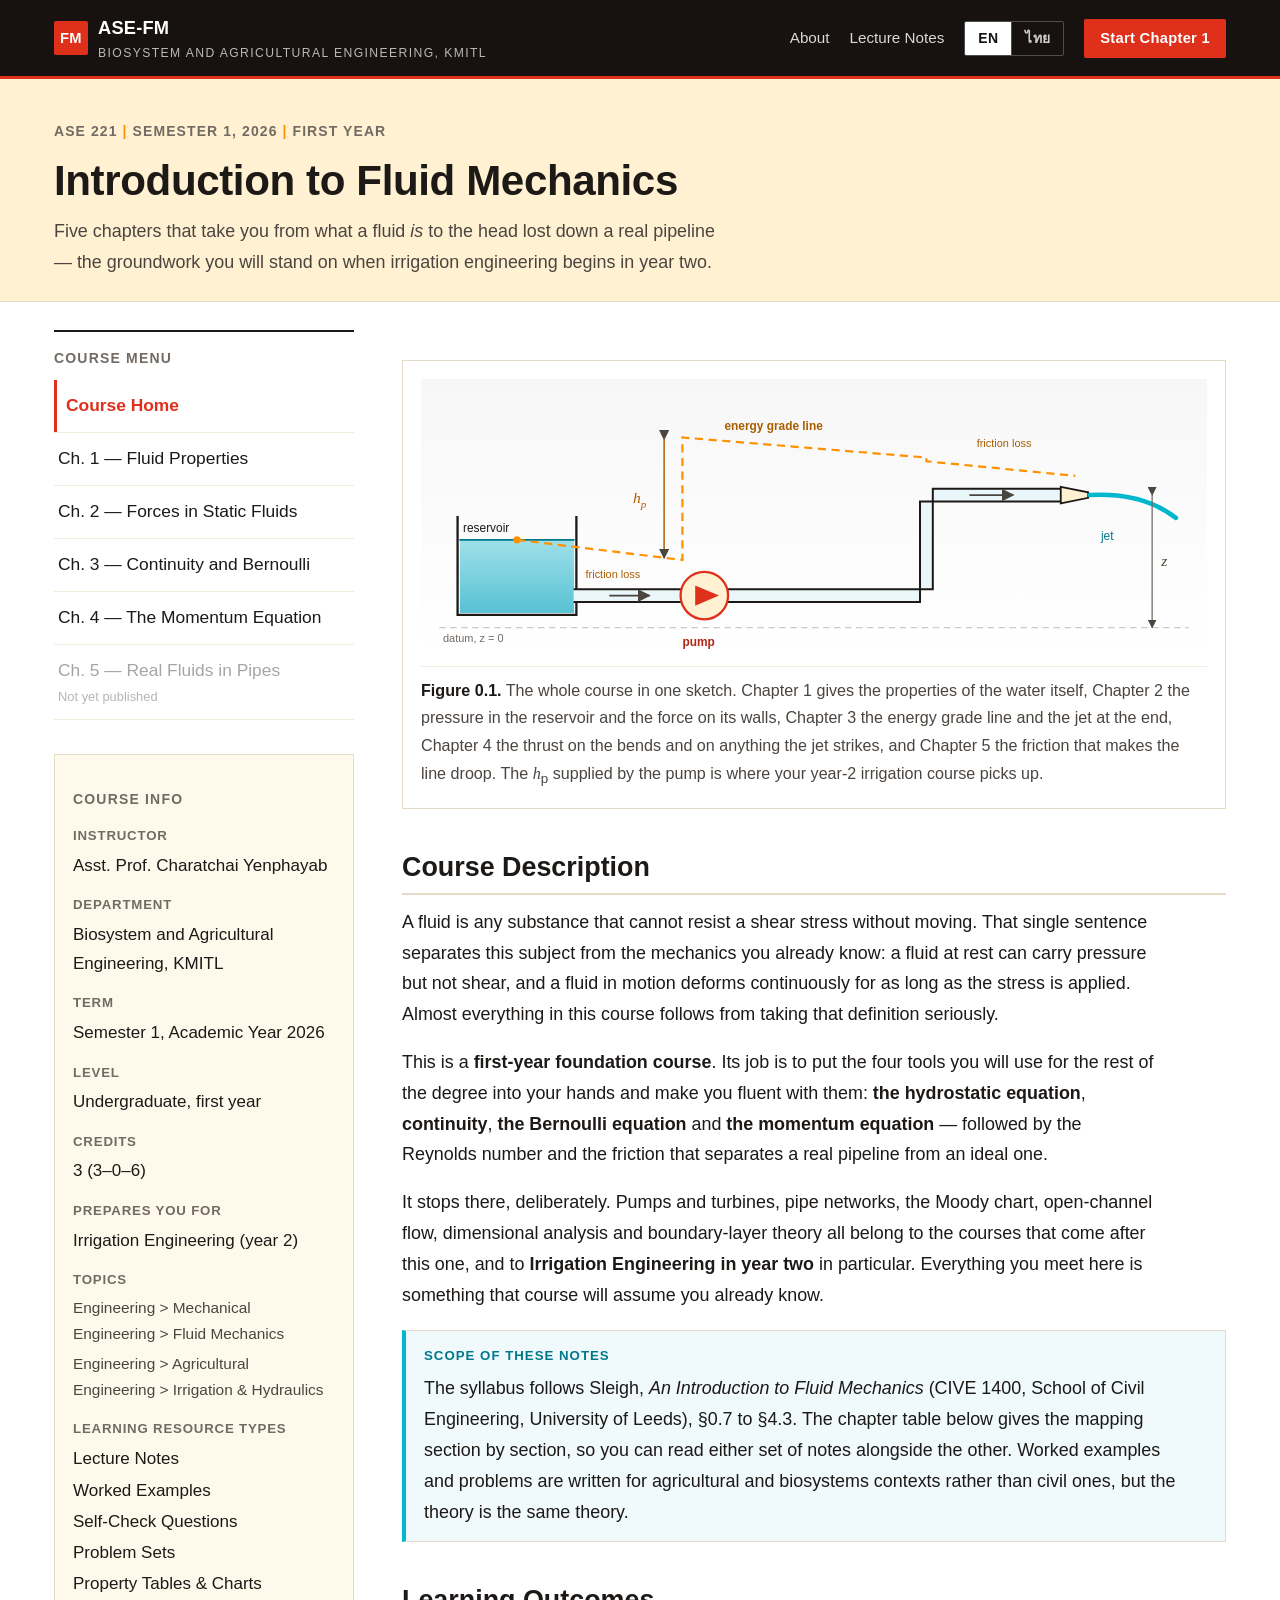
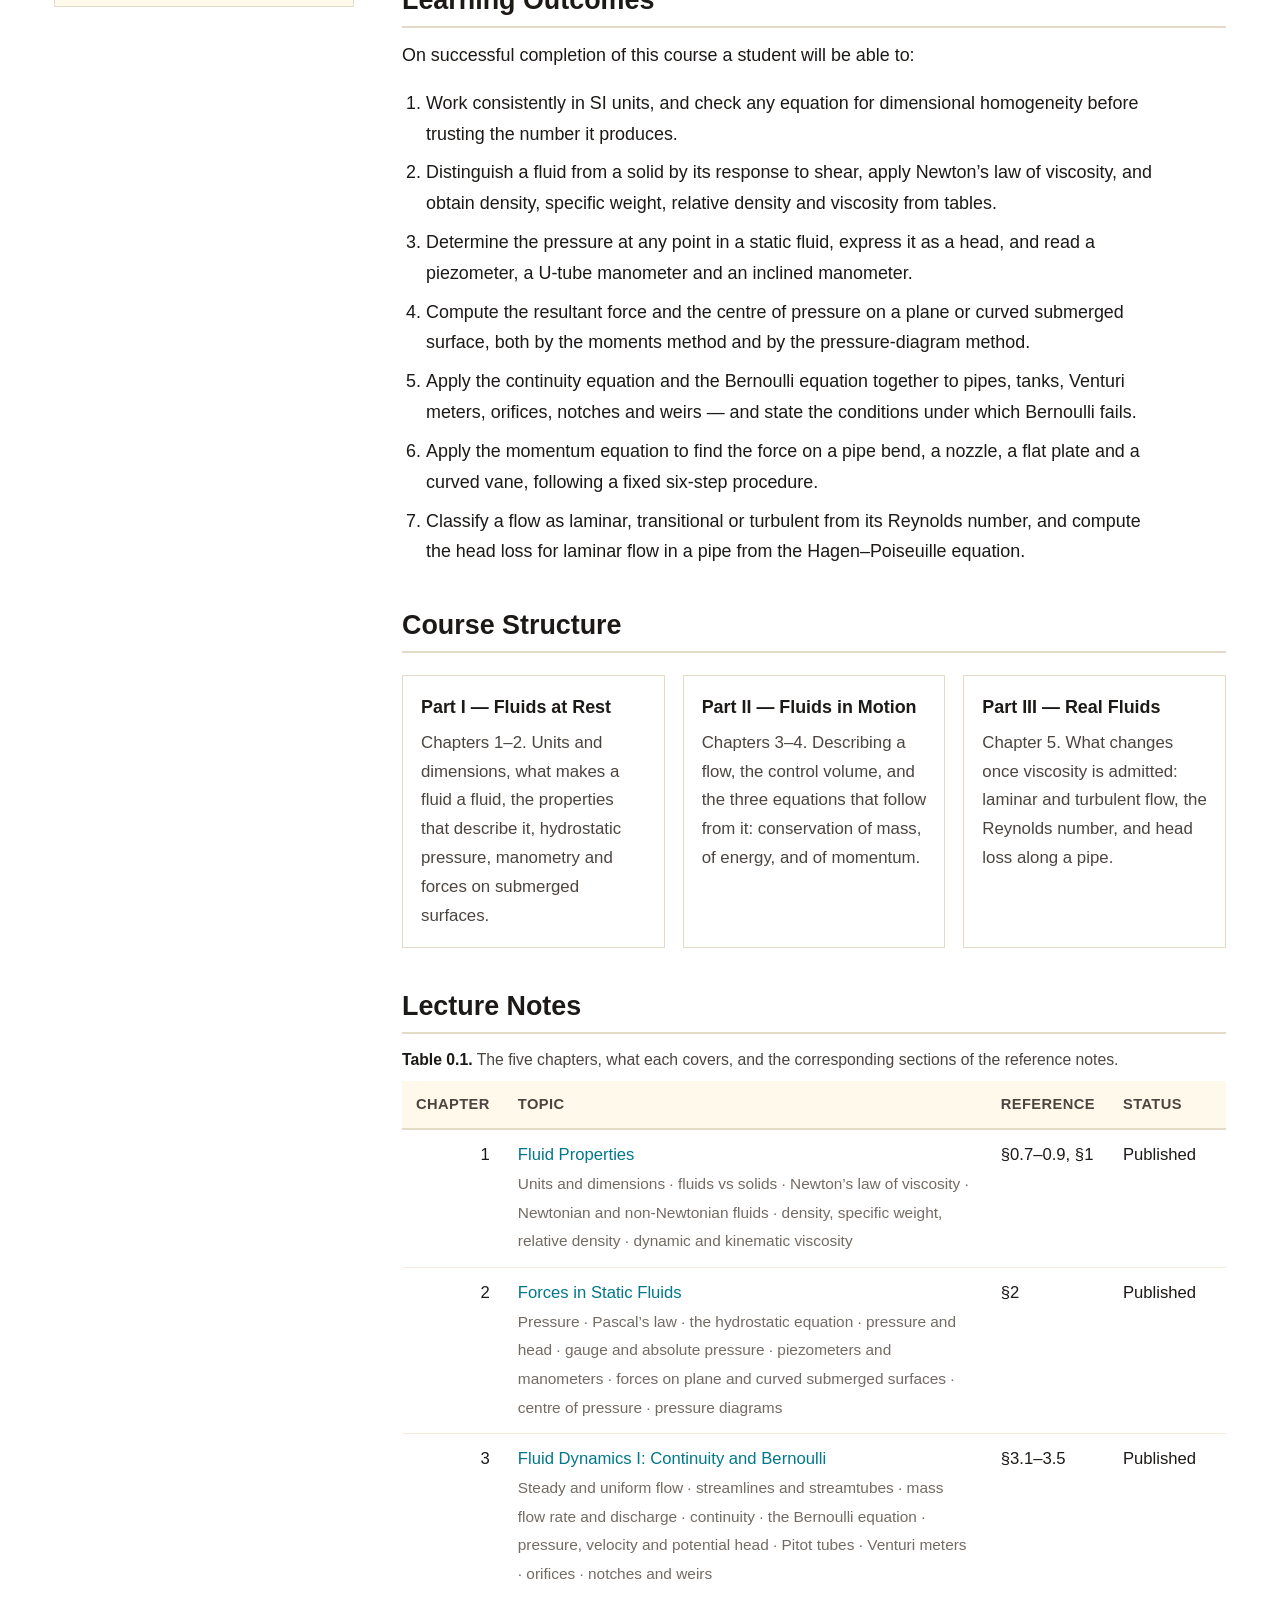
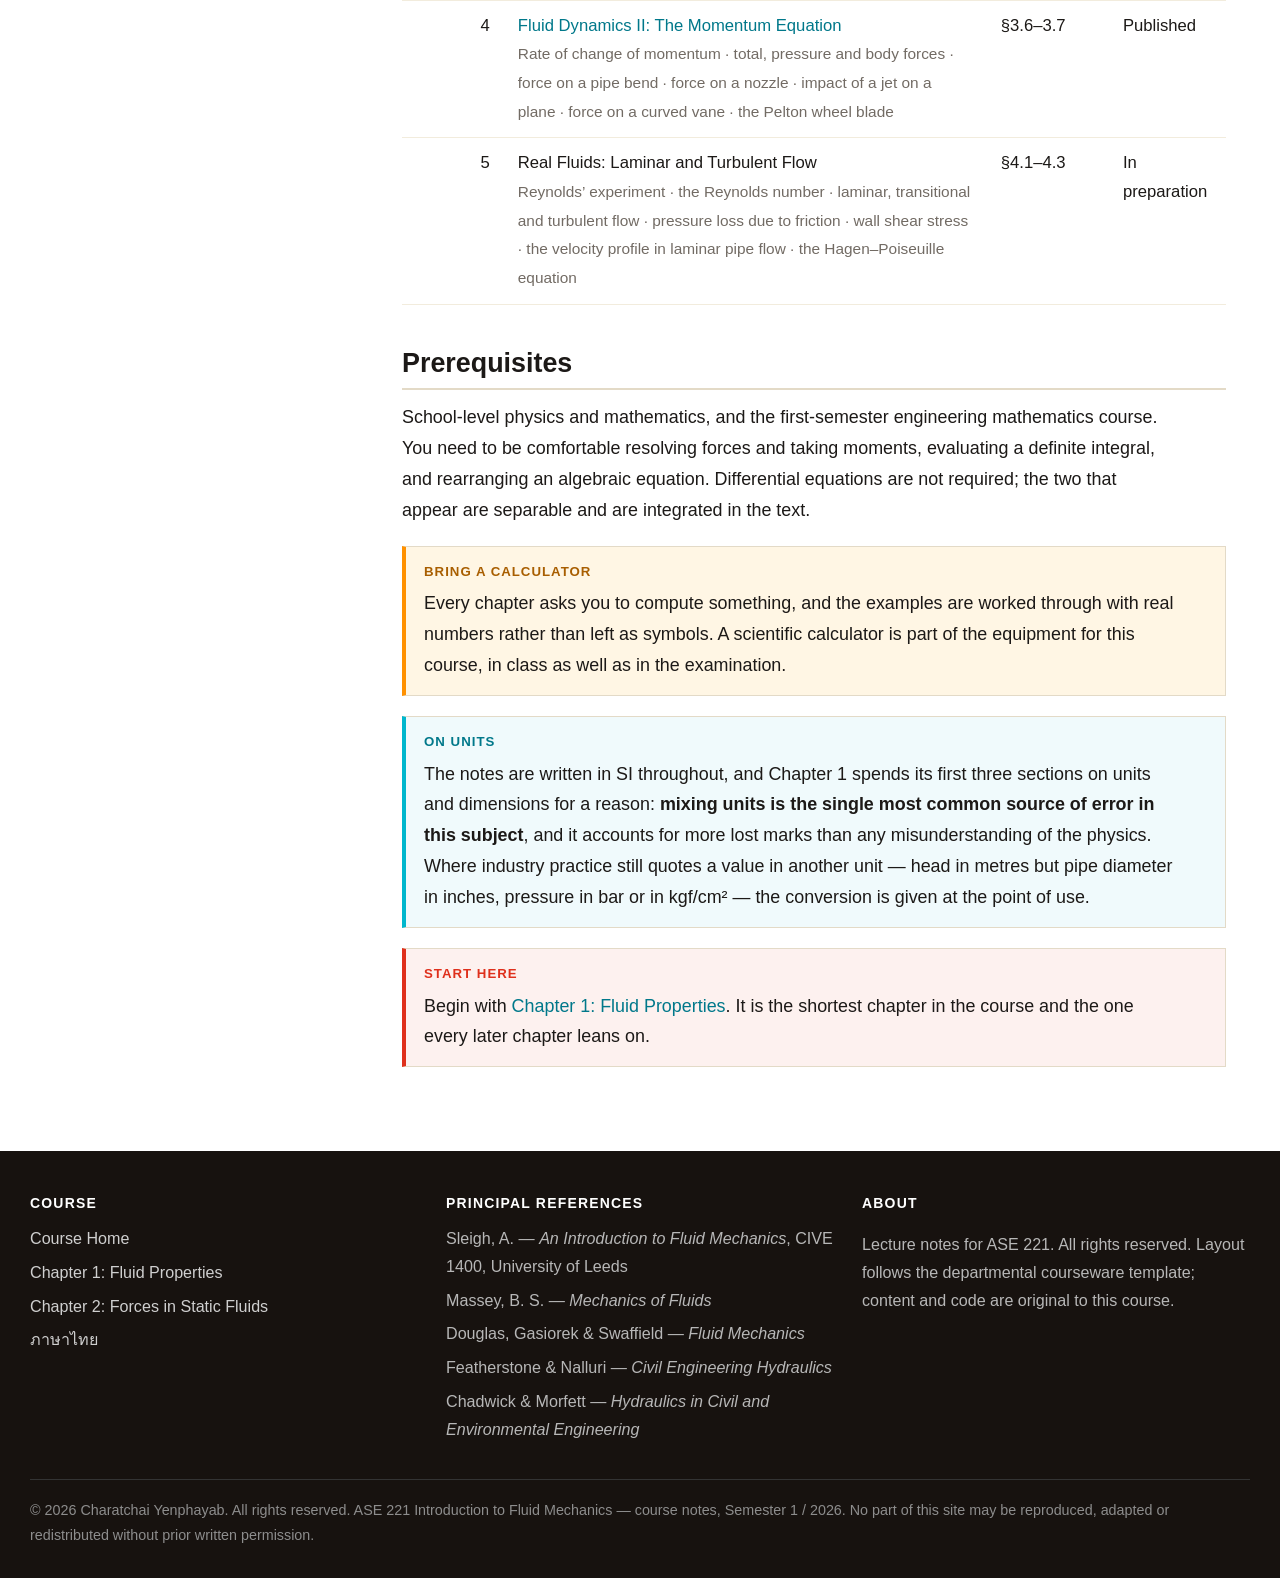
==== commit ee5e906d: "Add Chapter 4: The Momentum Equation (English) Covers CIVE 1400 3.6-3.7 in fifteen sections. The cha" ====
--- a/index.html
+++ b/index.html
@@ -48,7 +48,7 @@
         <li><a href="chapter1.html">Ch.&nbsp;1 &mdash; Fluid Properties</a></li>
         <li><a href="chapter2.html">Ch.&nbsp;2 &mdash; Forces in Static Fluids</a></li>
         <li><a href="chapter3.html">Ch.&nbsp;3 &mdash; Continuity and Bernoulli</a></li>
-        <li><span class="muted">Ch.&nbsp;4 &mdash; The Momentum Equation<em>Not yet published</em></span></li>
+        <li><a href="chapter4.html">Ch.&nbsp;4 &mdash; The Momentum Equation</a></li>
         <li><span class="muted">Ch.&nbsp;5 &mdash; Real Fluids in Pipes<em>Not yet published</em></span></li>
       </ul>
     </nav>
@@ -262,10 +262,10 @@
           </tr>
           <tr>
             <td class="num">4</td>
-            <td>Fluid Dynamics II: The Momentum Equation<br>
+            <td><a href="chapter4.html">Fluid Dynamics II: The Momentum Equation</a><br>
               <span class="units">Rate of change of momentum &middot; total, pressure and body forces &middot; force on a pipe bend &middot; force on a nozzle &middot; impact of a jet on a plane &middot; force on a curved vane &middot; the Pelton wheel blade</span></td>
             <td>&sect;3.6&ndash;3.7</td>
-            <td>In preparation</td>
+            <td>Published</td>
           </tr>
           <tr>
             <td class="num">5</td>
--- a/style.css
+++ b/style.css
@@ -411,6 +411,7 @@
   border-left: 3px solid var(--cyan);
   font-family: var(--mathfont);
   font-size: 1.15rem;
+  line-height: 1.8;
   overflow-x: auto;
 }
 .eq .body { flex: 1 1 auto; }
@@ -426,14 +427,27 @@
   font-style: italic;
 }
 
+/* Stacked fraction. Numerator and denominator are block-level so the rule
+   between them stretches to whichever is wider. */
 .frac {
   display: inline-block;
   vertical-align: middle;
   text-align: center;
-  margin: 0 4px;
-}
-.frac > span { display: block; padding: 0 6px; line-height: 1.3; }
-.frac .den { border-top: 1.4px solid currentColor; }
+  margin: 0 .22em;
+  white-space: nowrap;
+}
+.frac > span { display: block; padding: 0 .3em; line-height: 1.28; }
+.frac .den { border-top: 1.4px solid currentColor; padding-top: .06em; }
+.frac .num { padding-bottom: .06em; }
+
+/* A fraction set inside a radical, an exponent or another fraction, where a
+   full-size one would blow the line apart. */
+.frac.sm { font-size: .86em; margin: 0 .16em; }
+.frac .frac { font-size: .86em; }
+
+/* Exponents and indices that are themselves fractions read as H^3/2 unless
+   the fraction slash is used, so .pow carries one: H raised to 3&frasl;2. */
+.pow { font-style: normal; }
 
 .units { font-family: var(--sans); font-size: .86rem; color: var(--ink-3); }
 
@@ -798,16 +812,126 @@
    the tag is floated to the right of the first line instead. */
 .eq.stack { display: block; }
 .eq.stack .body { display: block; margin: 0; }
-.eq.stack .body + .body { margin-top: 10px; }
+.eq.stack .body + .body { margin-top: 12px; }
 .eq.stack .tag { float: right; padding-top: 4px; }
 
-/* Centred display equation with no tag */
+/* A line of a derivation that is prose rather than symbols ("divide
+   throughout by m"), set smaller and upright so it does not read as maths. */
+.eq .say {
+  font-family: var(--sans);
+  font-style: normal;
+  font-size: .82em;
+  line-height: 1.5;
+  color: var(--ink-3);
+  padding-right: .4em;
+}
+
+/* Centred display equation with no tag. The body must not grow, or there is
+   nothing left for justify-content to centre. */
 .eq.plain { justify-content: center; }
-
-/* Radicals. The overbar is a border on the radicand, so it stretches to fit
-   whatever sits underneath it. */
-.sqrt { white-space: nowrap; }
-.sqrt > .rad { border-top: 1.2px solid currentColor; padding: 0 3px 0 2px; margin-left: -1px; }
+.eq.plain .body { flex: 0 1 auto; text-align: center; }
+
+/* --------------------------------------------------------------- maths set
+   Radicals, stretchy brackets, integrals and operator spacing. Everything is
+   plain CSS on ordinary spans, so it prints, works offline, and needs no
+   maths library. The rule throughout is that a container grows to fit its
+   contents, and the delimiter is sized by a modifier class:
+
+     (no class)  one line of ordinary symbols
+     .t2         the content is one line tall plus a stacked fraction
+     .t3         the content holds a fraction inside a fraction
+   ------------------------------------------------------------------------ */
+
+/* Radicals. The radical sign is a real glyph so it stays crisp at any size;
+   the overbar is a border on the radicand, so it stretches to fit whatever
+   sits underneath it. */
+/* Note on the boxes below: these containers are inline-block, never flex.
+   A flex container drops any run of white space between two child elements,
+   which would silently close up the spaces in a radicand such as
+   "2gh (rho_man - rho)/rho". Inline-block keeps normal inline layout inside,
+   so the spacing an author wrote is the spacing a student sees. */
+.sqrt {
+  display: inline-block;
+  vertical-align: middle;
+  white-space: nowrap;
+}
+.sqrt::before {
+  content: "\221A";                 /* the radical sign */
+  display: inline-block;
+  vertical-align: middle;
+  font-family: var(--mathfont);
+  font-style: normal;
+  line-height: .9;
+  margin-right: -.05em;
+  transform: scaleX(.92);
+}
+.sqrt > .rad {
+  display: inline-block;
+  vertical-align: middle;
+  border-top: 1.3px solid currentColor;
+  padding: .12em .34em 0 .2em;
+}
+.sqrt.t2::before { font-size: 2.45em; line-height: .55; }
+.sqrt.t3::before { font-size: 3.40em; line-height: .52; }
+
+/* Stretchy brackets. Wrap tall content so the parentheses grow with it
+   instead of sitting like two full stops beside a two-storey fraction. */
+.pren {
+  display: inline-block;
+  vertical-align: middle;
+  white-space: nowrap;
+}
+.pren::before,
+.pren::after {
+  display: inline-block;
+  vertical-align: middle;
+  font-family: var(--mathfont);
+  font-style: normal;
+  font-weight: 300;
+  line-height: 1;
+}
+.pren::before { content: "("; padding-right: .1em; }
+.pren::after  { content: ")"; padding-left: .1em; }
+.pren.sq::before { content: "["; }
+.pren.sq::after  { content: "]"; }
+.pren.t2::before, .pren.t2::after { font-size: 2.35em; line-height: .52; }
+.pren.t3::before, .pren.t3::after { font-size: 3.30em; line-height: .5; }
+
+/* Definite integrals: the sign is set large, the limits straddle it. */
+.intg {
+  display: inline-block;
+  vertical-align: middle;
+  margin: 0 .22em 0 .1em;
+  white-space: nowrap;
+}
+.intg::before {
+  content: "\222B";                 /* the integral sign */
+  display: inline-block;
+  vertical-align: middle;
+  font-family: var(--mathfont);
+  font-style: italic;
+  font-size: 2.1em;
+  line-height: .72;
+}
+/* the limits straddle the sign: upper above, lower below */
+.intg > .lim {
+  display: inline-block;
+  vertical-align: middle;
+  font-size: .6em;
+  line-height: 1.25;
+  text-align: left;
+  margin-left: .12em;
+}
+.intg > .lim > .hi,
+.intg > .lim > .lo { display: block; }
+
+/* Operator spacing. Binary operators want air on both sides; a leading
+   minus sign (a negative quantity) wants none after it. */
+.eq .op { padding: 0 .28em; font-style: normal; }
+.eq .rel { padding: 0 .38em; font-style: normal; }
+
+/* The differential in an integrand: upright d, thin space before it. */
+.dx { font-style: normal; padding-left: .18em; }
 
 /* Dimensional formulae: [M L^-1 T^-1]. Upright, spaced, never italic. */
 .dim {
@@ -963,9 +1087,18 @@
 /* Thai pages: keep symbols and dimensions in the Latin/math stack */
 html[lang="th"] .nomen dt,
 html[lang="th"] .sqrt,
+html[lang="th"] .frac,
+html[lang="th"] .pren,
+html[lang="th"] .intg,
+html[lang="th"] .pow,
 html[lang="th"] .vec,
 html[lang="th"] .op,
+html[lang="th"] .rel,
 html[lang="th"] .ans { font-family: var(--mathfont); }
+
+/* but a prose aside inside a derivation is Thai text, so it keeps the Thai
+   stack and needs the looser Thai line-height */
+html[lang="th"] .eq .say { font-family: var(--thai); line-height: 1.75; }
 html[lang="th"] .dim { font-family: var(--mono); }
 html[lang="th"] .nomen { grid-template-columns: 7.5em 1fr; }
 
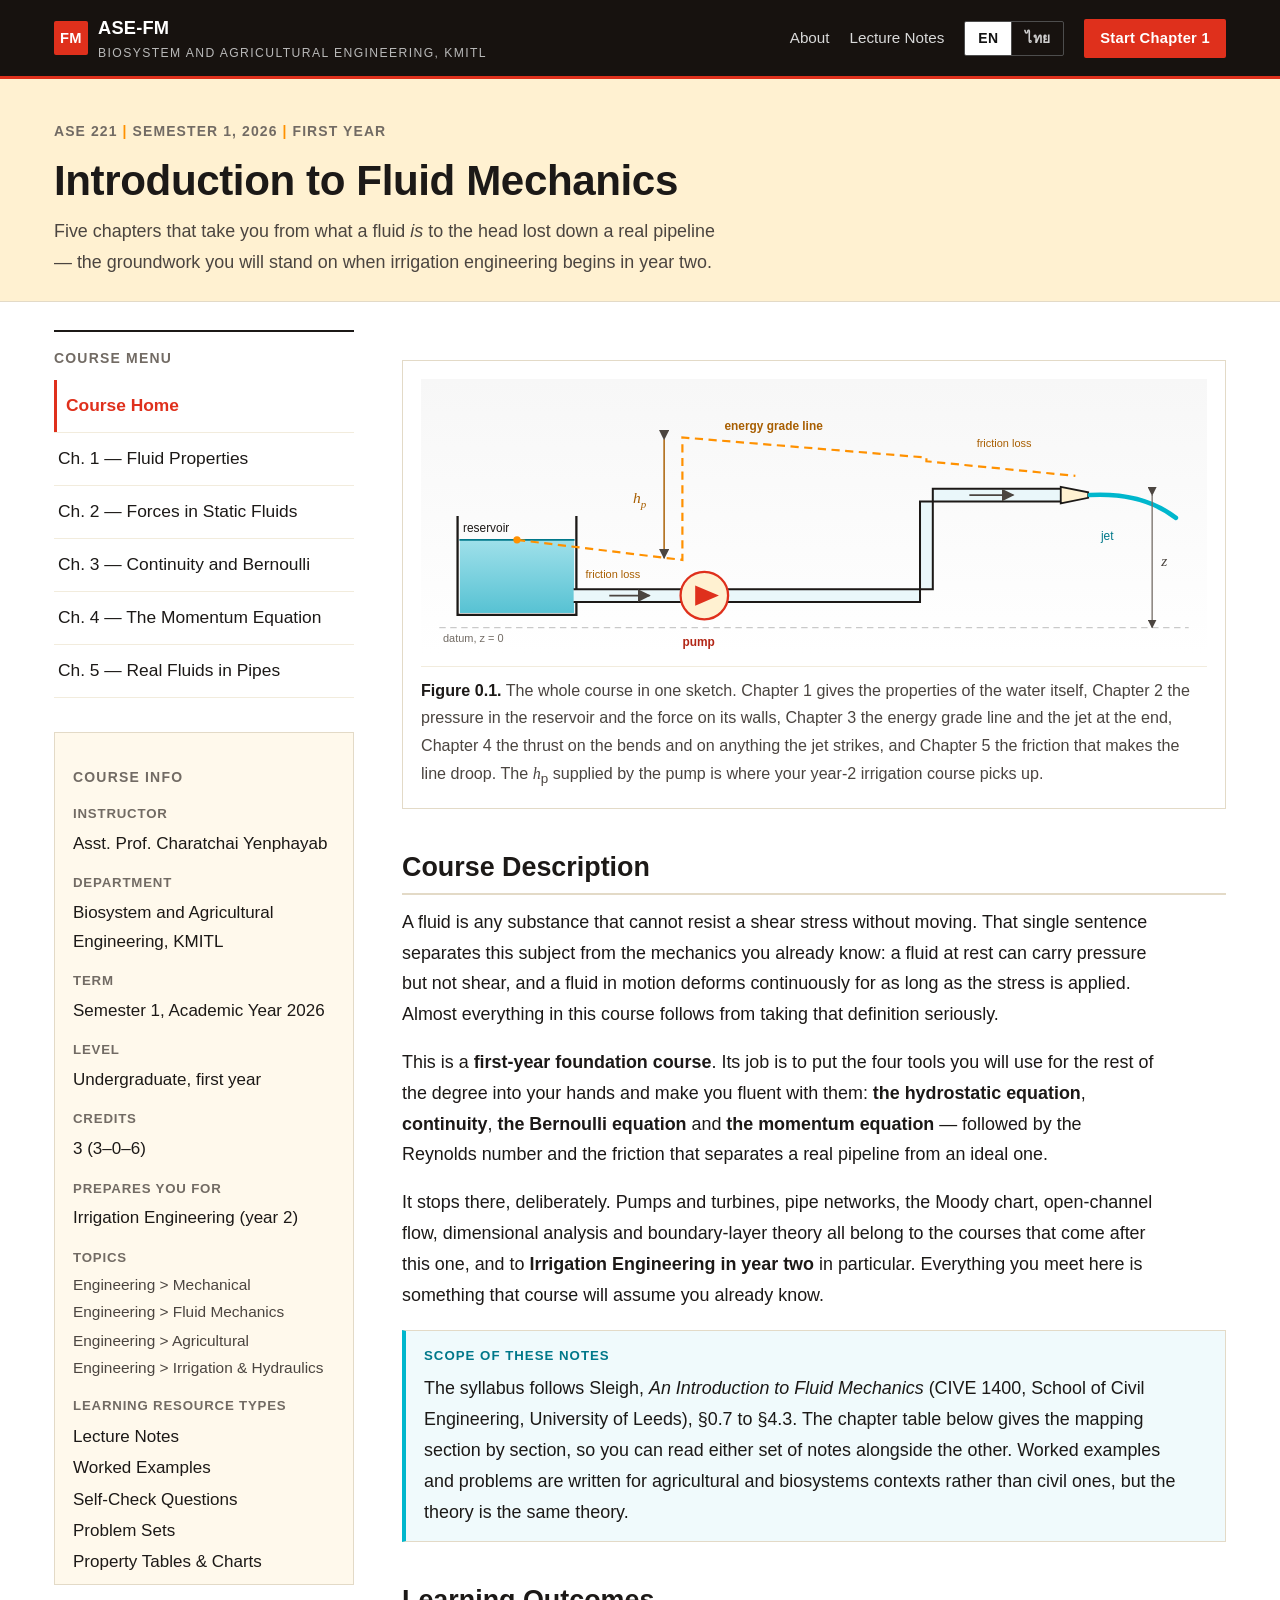
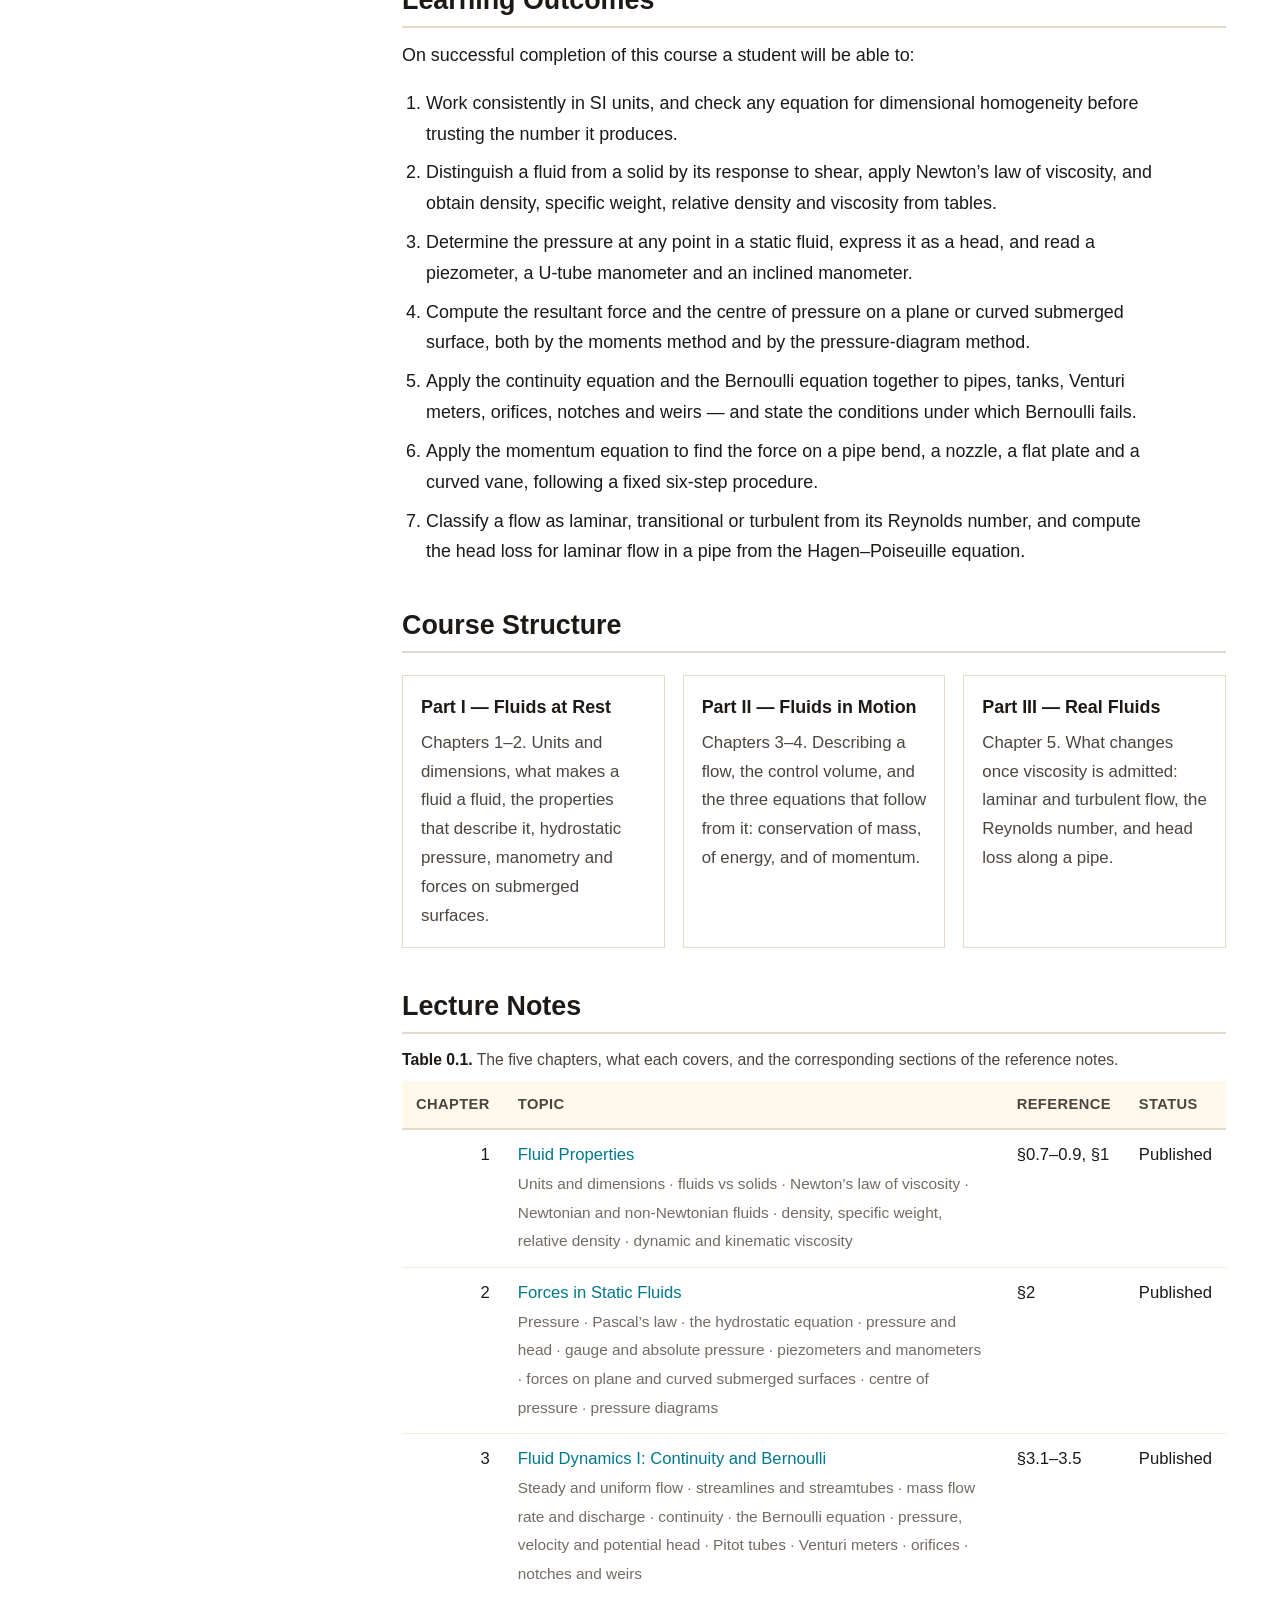
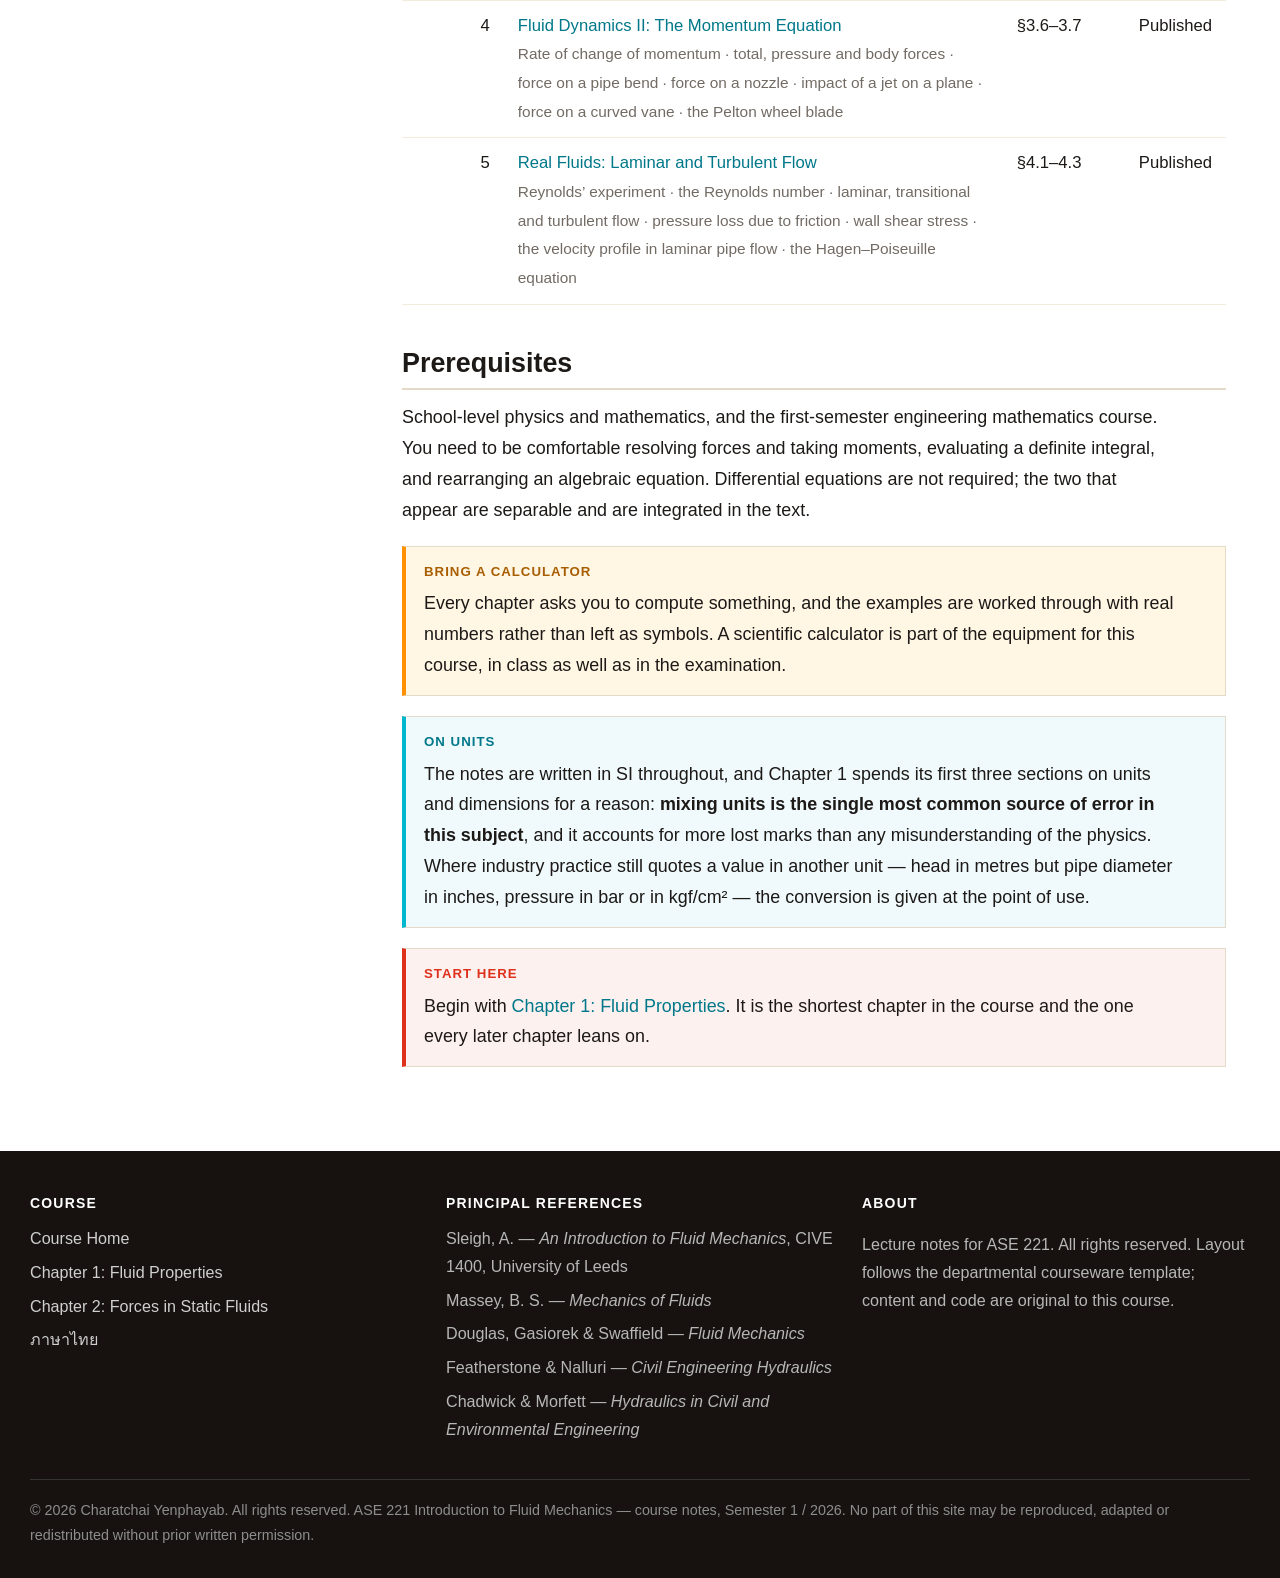
==== commit d2b2e9ea: "Add Chapter 5: Real Fluids in Pipes (English) - the last chapter Covers CIVE 1400 4.1-4.3 in fifteen" ====
--- a/index.html
+++ b/index.html
@@ -49,7 +49,7 @@
         <li><a href="chapter2.html">Ch.&nbsp;2 &mdash; Forces in Static Fluids</a></li>
         <li><a href="chapter3.html">Ch.&nbsp;3 &mdash; Continuity and Bernoulli</a></li>
         <li><a href="chapter4.html">Ch.&nbsp;4 &mdash; The Momentum Equation</a></li>
-        <li><span class="muted">Ch.&nbsp;5 &mdash; Real Fluids in Pipes<em>Not yet published</em></span></li>
+        <li><a href="chapter5.html">Ch.&nbsp;5 &mdash; Real Fluids in Pipes</a></li>
       </ul>
     </nav>
 
@@ -269,10 +269,10 @@
           </tr>
           <tr>
             <td class="num">5</td>
-            <td>Real Fluids: Laminar and Turbulent Flow<br>
+            <td><a href="chapter5.html">Real Fluids: Laminar and Turbulent Flow</a><br>
               <span class="units">Reynolds&rsquo; experiment &middot; the Reynolds number &middot; laminar, transitional and turbulent flow &middot; pressure loss due to friction &middot; wall shear stress &middot; the velocity profile in laminar pipe flow &middot; the Hagen&ndash;Poiseuille equation</span></td>
             <td>&sect;4.1&ndash;4.3</td>
-            <td>In preparation</td>
+            <td>Published</td>
           </tr>
         </tbody>
       </table>
